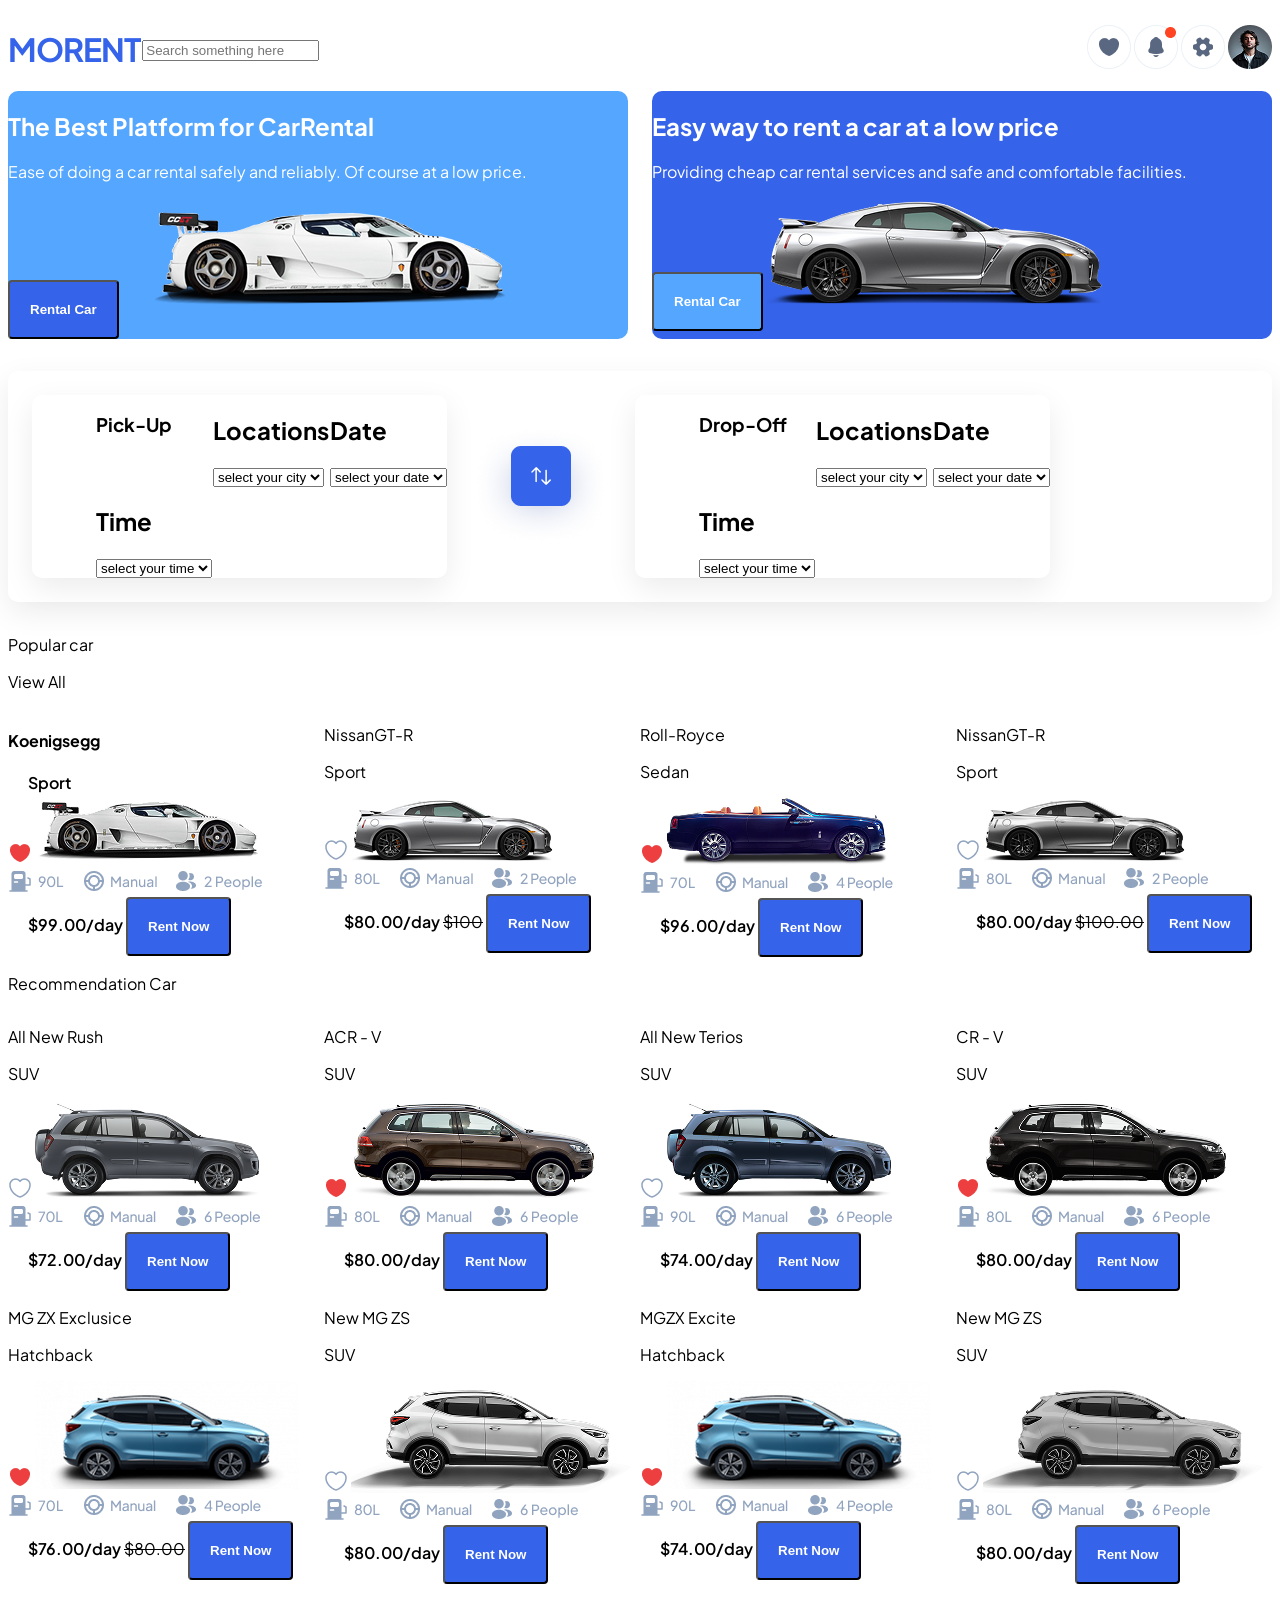
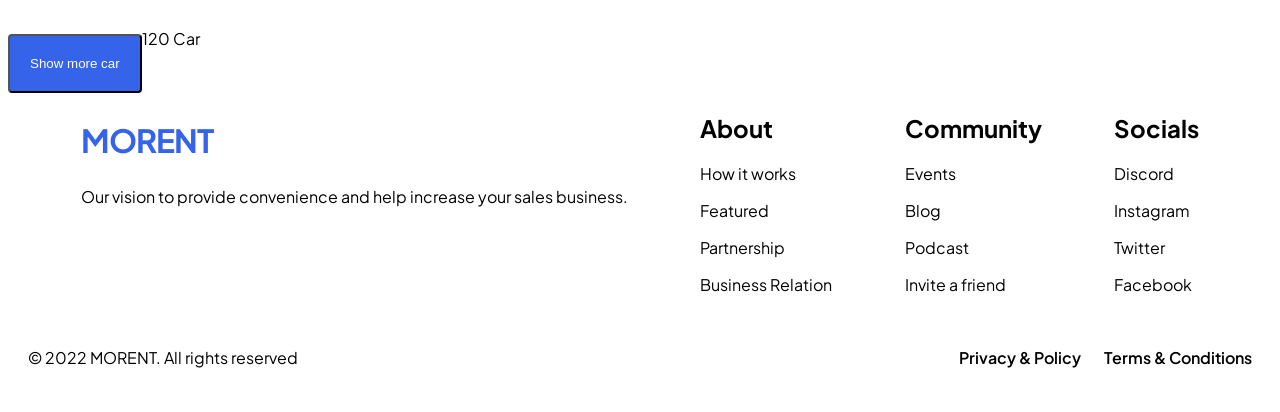
==== index.html @ b01c716f "Feat: add styling" ====
<!DOCTYPE html>
<html lang="en">
<head>
    <meta charset="UTF-8">
    <meta name="viewport" content="width=device-width, initial-scale=1.0">
    <title>Car Rent Website Design- Pickolab Studio(Community)</title>
    <link rel="preconnect" href="https://fonts.googleapis.com">
    <link rel="preconnect" href="https://fonts.gstatic.com" crossorigin>
    <link href="https://fonts.googleapis.com/css2?family=Plus+Jakarta+Sans:ital,wght@0,200..800;1,200..800&display=swap" rel="stylesheet">
    <link rel="stylesheet" href="styles/style.css">
</head>
<body>
    <main>   
        <header class="header-navbar">
            <h1 class="logo">MORENT</h1>
            <div class="search">
                <input type="search" placeholder="Search something here">
            </div>
            <div class="nav-icons">
                <img src="/assets/AshLike.png" alt="header like icon">
                <img src="/assets/Notification.png" alt="notification icon">
                <img src="/assets/Settings.png" alt="settings icon">
                <img src="/assets/Profil.png" alt="profile picture">
            </div>
        </header>
        
        <section class="content">
            <section class="platform">
                <div class="rental-platform">
                    <h2>The Best Platform for CarRental</h2>
                    <p>Ease of doing a car rental safely and reliably. Of course at a low price.</p>
                    <button class="rent-btn">Rental Car</button>
                    <img src="/assets/image7.png" alt="Car Rental 7" >
                </div>
                
                <div class="easy-rental">
                    <h2>Easy way to rent a car at a low price</h2>
                    <p>Providing cheap car rental services and safe and comfortable facilities.</p>
                    <button type="button" id="easy-btn">Rental Car</button>
                    <img src="/assets/image8.png" alt="Car Rental 8">
                </div>
               
            </section>

        <section class="locations">
            <div class="pick-up">
                <h3>Pick-Up</h3>
                <div>
                    <h2>Locations</h2>
                    <select name="city" id="city">
                      <option value="city">select your city</option>
                    </select>
                </div>
                <div>
                    <h2>Date</h2>
                    <select name="date" id="date">
                      <option value="date">select your date</option>
                    </select>
                </div>
                <div>
                    <h2>Time</h2>
                    <select name="time" id="time">
                      <option value="time">select your time</option>
                    </select>
                </div>
        
            </div>

            <div>
                <img src="/assets/Switch.png" alt="a switch icon">
            </div>

            <div class="drop-off">
                <h3>Drop-Off</h3>
                <div>
                    <h2>Locations</h2>
                    <select name="city" id="city1">
                      <option value="city">select your city</option>
                    </select>
                </div>
                <div>
                    <h2>Date</h2>
                    <select name="date" id="date1">
                      <option value="date">select your date</option>
                    </select>
                </div>
                <div>
                    <h2>Time</h2>
                    <select name="time" id="time1">
                      <option value="time">select your time</option>
                    </select>
                </div>
                
            </div>
           </section>

        <section class="popular-cars">
            <div>
                <div>
                    <p>Popular car</p>
                    <p>View All</p>
                </div>
                <div class="popular-cars-grid">
                    <div class="car-models">
                        <div class="car-specs">
                        <h4>Koenigsegg</h4>
                        <span>Sport</span>
                        </div>
                        
                        <img src="/assets/Like.png" alt="like emoji">
                        <img src="/assets/car.png" alt="rental car">
                        <img src="/assets/Spesification.png" alt="car specifications">
                        <span>$99.00/day</span>
                        <button type="button" class="rent-btn">Rent Now</button>
                    </div>

                    <div>
                        <div>
                            <p>NissanGT-R</p>
                            <p>Sport</p>
                        </div>
                        <img src="/assets/Like2.png" alt="white like emoji">
                        <img src="/assets/car2.png" alt="rental car">
                        <img src="/assets/Spesification2.png" alt="car specifications">
                        <span>$80.00/day</span>
                        <s>$100</s>
                        <button type="button" class="rent-btn">Rent Now</button>
                    </div>

                    <div>
                        <div>
                            <p>Roll-Royce</p>
                            <p>Sedan</p>
                        </div>
                        <img src="/assets/Like.png" alt="like emoji">
                        <img src="/assets/Car3.png" alt="rental car">
                        <img src="/assets/Spesification3.png" alt="car specifications">
                        <span>$96.00/day</span>
                        <button type="button" class="rent-btn">Rent Now</button>
                    </div>

                    <div>
                        <div>
                            <p>NissanGT-R</p>
                            <p>Sport</p>
                        </div>
                        <img src="/assets/Like2.png" alt="white like emoji">
                        <img src="/assets/Car4.png" alt="rental car">
                        <img src="/assets/Spesification2.png" alt="car specifications">
                        <span>$80.00/day</span>
                        <s>$100.00</s>
                        <button type="button" class="rent-btn">Rent Now</button>
                    </div>
                </div>

                <div>
                    <div>
                        <p>Recommendation Car</p>
                    </div>
                    <div>
                        <div class="recommendation-cars-grid">
                            <div>
                                <div>
                                <p>All New Rush</p>
                                <p>SUV</p>
                                </div>
                                <img src="/assets/Like2.png" alt="white like emoji">
                                <img src="/assets/Car5.png" alt="rental car">
                                <img src="/assets/Spesification4.png" alt="car specifications">
                                <span>$72.00/day</span>
                                <button type="button" class="rent-btn">Rent Now</button>
                            </div>

                             <div>
                                <div>
                                <p>ACR - V</p>
                                <p>SUV</p>
                                </div>
                                <img src="/assets/Like.png" alt="like emoji">
                                <img src="/assets/Car6.png" alt="rental car">
                                <img src="/assets/Spesification5.png" alt="car specifications">
                                <span>$80.00/day</span>
                                <button type="button" class="rent-btn">Rent Now</button>
                            </div>

                             <div>
                                <div>
                                <p>All New Terios</p>
                                <p>SUV</p>
                                </div>
                                <img src="/assets/Like2.png" alt="white like emoji">
                                <img src="/assets/Car7.png" alt="rental car">
                                <img src="/assets/Spesification6.png" alt="car specifications">
                                <span>$74.00/day</span>
                                <button type="button" class="rent-btn">Rent Now</button>
                            </div>

                             <div>
                                <div>
                                <p>CR - V</p>
                                <p>SUV</p>
                                </div>
                                <img src="/assets/Like.png" alt="like emoji">
                                <img src="/assets/Car8.png" alt="rental car">
                                <img src="/assets/Spesification5.png" alt="car specifications">
                                <span>$80.00/day</span>
                                <button type="button" class="rent-btn">Rent Now</button>
                            </div>
                
                            <div>
                                <div>
                                <p>MG ZX Exclusice</p>
                                <p>Hatchback</p>
                                </div>
                                <img src="/assets/Like.png" alt="like emoji">
                                <img src="/assets/Car9.png" alt="rental car">
                                <img src="/assets/Spesification3.png" alt="car specifications">
                                <span>$76.00/day</span>
                                <s>$80.00</s>
                                <button type="button" class="rent-btn">Rent Now</button>
                            </div>

                             <div>
                                <div>
                                <p>New MG ZS</p>
                                <p>SUV</p>
                                </div>
                                <img src="/assets/Like2.png" alt="white like emoji">
                                <img src="/assets/Car10.png" alt="rental car">
                                <img src="/assets/Spesification5.png" alt="car specifications">
                                <span>$80.00/day</span>
                                <button type="button" class="rent-btn">Rent Now</button>
                            </div>

                             <div>
                                <div>
                                <p>MGZX Excite</p>
                                <p>Hatchback</p>
                                </div>
                                <img src="/assets/Like.png" alt="like emoji">
                                <img src="/assets/Car11.png" alt="rental car">
                                <img src="/assets/Spesification7.png" alt="car specifications">
                                <span>$74.00/day</span>
                                <button type="button" class="rent-btn">Rent Now</button>
                            </div>

                             <div>
                                <div>
                                <p>New MG ZS</p>
                                <p>SUV</p>
                                </div>
                                <img src="/assets/Like2.png" alt="white like emoji">
                                <img src="/assets/Car12.png" alt="rental car">
                                <img src="/assets/Spesification5.png" alt="car specifications">
                                <span>$80.00/day</span>
                                <button type="button" class="rent-btn">Rent Now</button>
                            </div>

                        </div>


                    </div>
                </div>

            </div>

        </section>
            <div class="more-cars">
            <button type="button" class="show-btn">Show more car</button>
            <p>120 Car</p>
            </div>
        </section>
        <footer>
            <section class="footer-section">
                <div class="morent-vision">
                    <h2 class="logo">MORENT</h2>
                    <p>Our vision to provide convenience and help increase your sales business.</p>
                </div>
                <div>
                    <h2>About</h2>
                    <p>How it works</p>
                    <p>Featured</p>
                    <p>Partnership</p>
                    <p>Business Relation</p>
                </div>
                <div>
                    <h2>Community</h2>
                    <p>Events</p>
                    <p>Blog</p>
                    <p>Podcast</p>
                    <p>Invite a friend</p>
                </div>
                <div>
                    <h2>Socials</h2>
                    <p>Discord</p>
                    <p>Instagram</p>
                    <p>Twitter</p>
                    <p>Facebook</p>
                </div>
            </section>
            <div class="terms-conditions">
                <div>
                <p>&copy; 2022 MORENT. All rights reserved</p>
                </div>
                <div class="left-footer">
                <span>Privacy &amp; Policy </span>
                <span>Terms &amp; Conditions</span>
                </div>
            </div>
        </footer>

    </section> 
    </main>  
</body>
</html>
---- styles/style.css ----
body {
  font-family: Plus Jakarta Sans, sans-serif;
;
}
.header-navbar {
  display: flex;
  align-items: center;
  justify-content: space-between;
  gap: 2px;
  border-radius: 1px;
  border-color: #c3d4e966;
}

.search {
  flex: 1;
  border: 1px;
}
.rental-platform {
  background-color: #54a6ff;
  border-radius: 10px;
  color: white;
}

.platform {
  display: grid;
  grid-template-columns: repeat(2, 1fr);
  gap: 24px;
}

.easy-rental {
  background-color: #3563E9;
  border-radius: 10px;
  color: white;
}

.rent-btn {
  padding: 20px;
  gap: 8px;
  background-color: #3563e9;
  color: white;
  border-radius: 4px;
  font-weight: 600;
}

#easy-btn {
  padding: 20px;
  gap: 8px;
  background-color: #54a6ff;
  color: white;
  border-radius: 4px;
  font-weight: 600;
}

.locations {
  display: flex;
  align-items: center;
  background-color: white;
  border-radius: 10px;
  padding: 24px;
  margin: 32px 0;
  gap: 24px;
  box-shadow: 0 10px 30px rgba(0, 0, 0, 0.08)
}

.pick-up {
  padding-left: 64px;
  border-radius: 10px;
  display: grid;
  grid-template-columns: repeat(3, 1fr);
  box-shadow: 0 10px 30px rgba(0, 0, 0, 0.08)
}

.drop-off {
  padding-left: 64px;
  border-radius: 10px;
  display: grid;
  grid-template-columns: repeat(3, 1fr);
  box-shadow: 0 10px 30px rgba(0, 0, 0, 0.08)
}

.popular-cars-grid {
  display: grid;
  grid-template-columns: repeat(4, 1fr);
}

.recommendation-cars-grid {
  display: grid;
  grid-template-columns: repeat(4, 1fr);
}

.car-models {
  border-radius: 10px;
}

.footer-section {
  display: flex;
  flex-direction: row;
  justify-content: space-evenly;
}

.logo {
  font-weight: 700;
  font-style: bold;
  font-size: 32px;
  letter-spacing: -0.03em;
  color: #3563E9;
}

.morent-vision {
  align-self: flex-start;
}

.terms-conditions {
  display: flex;
  justify-content: space-between;
  align-items: center;
  padding: 20px;
}

.left-footer, 
span {
  margin-left: 20px;
  font-weight: 600;
  font-size: 16px;
}

.show-btn {
  background-color: #3563E9;
  padding: 20px;
  gap: 8px;
  border-radius: 4px;
  color: white;
  margin-top: 50px;
}

.more-cars {
  display: flex;
  align-items: center;
}














@media (max-width: 768px) {
  .platform {
    grid-template-columns: 1fr;
  }

  .locations {
    flex-direction: column;
  }

  .popular-cars-grid,
  .recommendation-cars-grid {
    grid-template-columns: 1fr;
  }
}
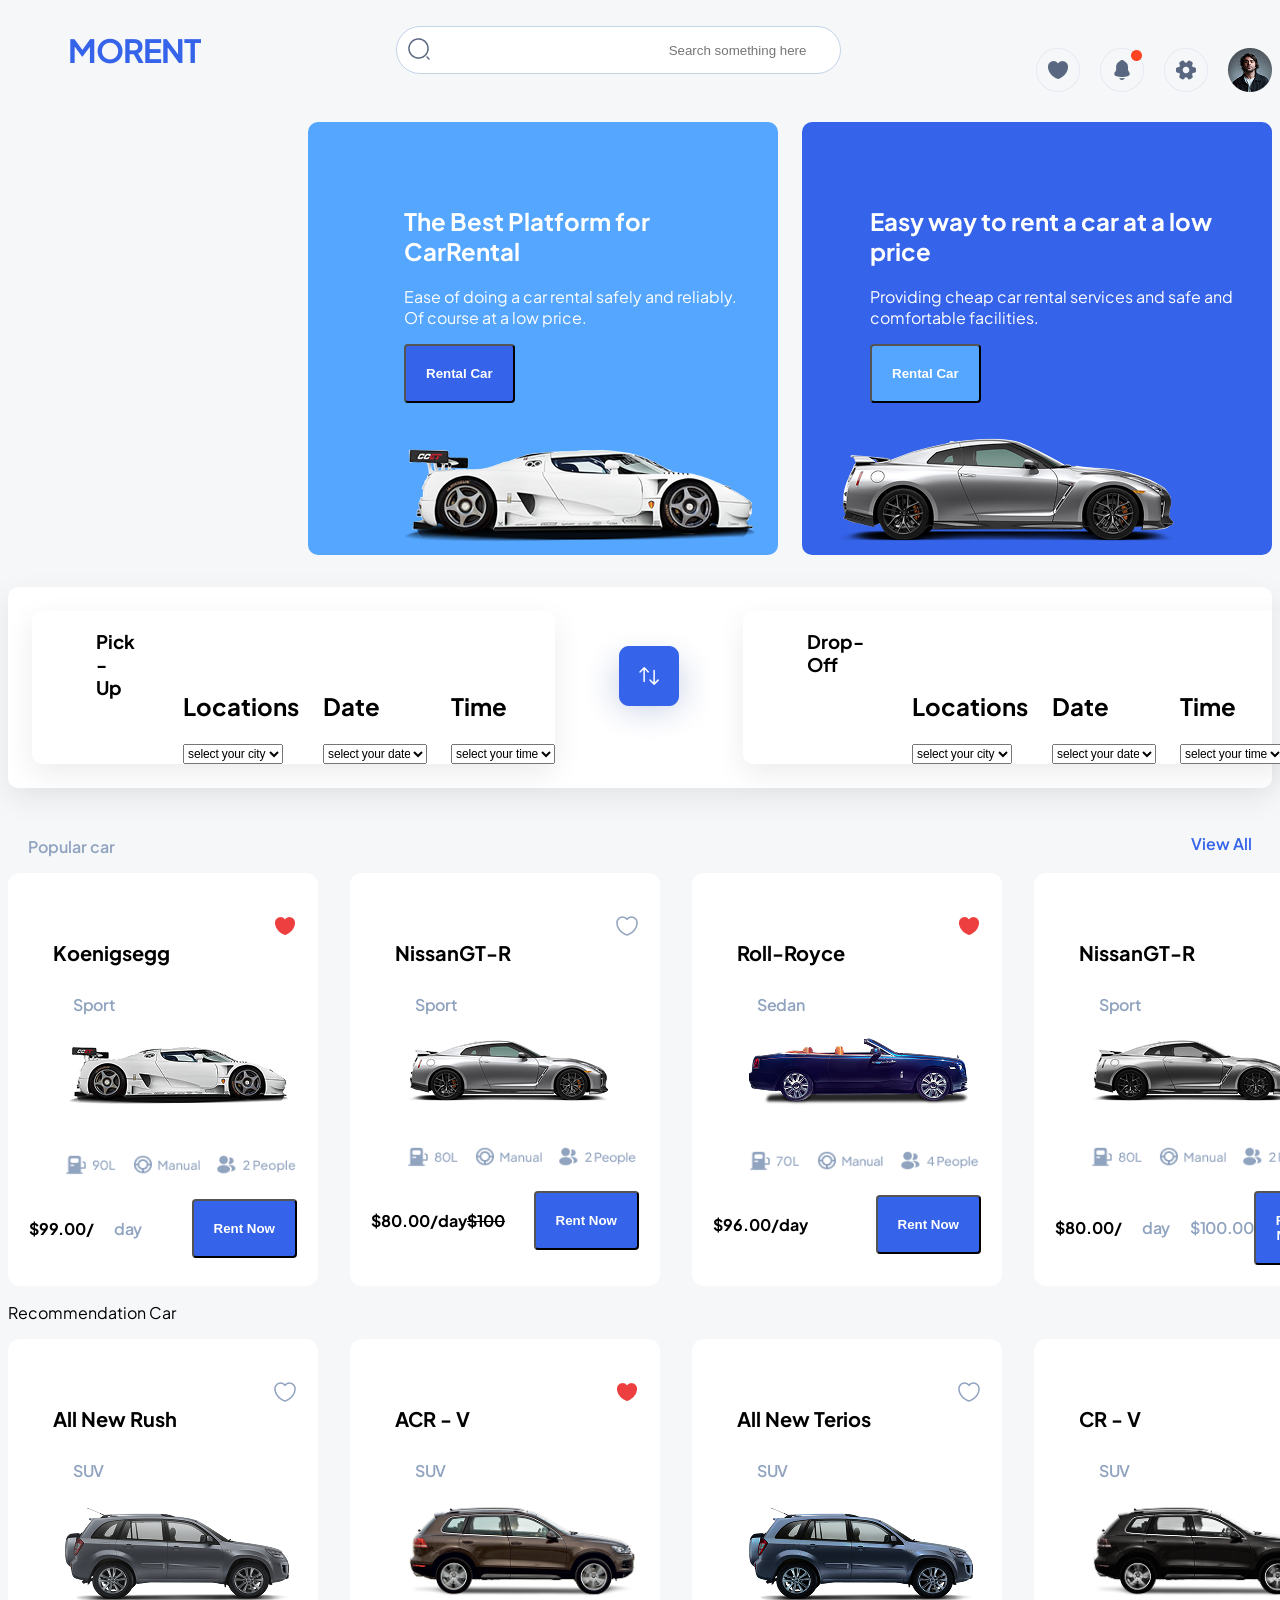
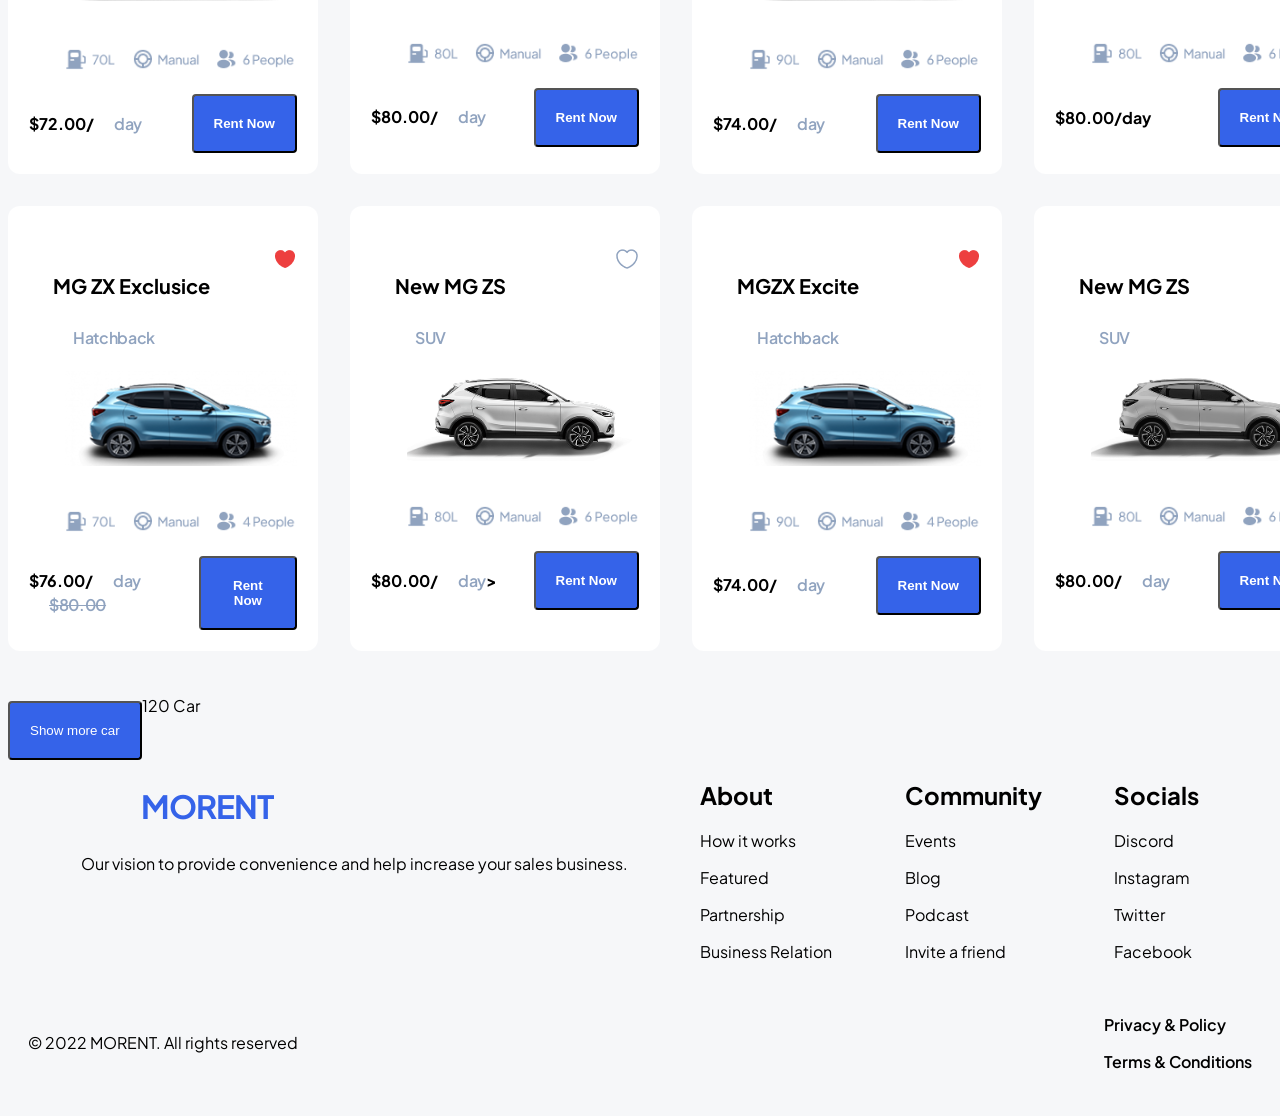
==== commit 7f60e798: "Fea: add styling to index file" ====
--- a/index.html
+++ b/index.html
@@ -10,11 +10,12 @@
     <link rel="stylesheet" href="styles/style.css">
 </head>
 <body>
-    <main>   
         <header class="header-navbar">
-            <h1 class="logo">MORENT</h1>
+            <div class="logo">
+                MORENT
+            </div>
             <div class="search">
-                <input type="search" placeholder="Search something here">
+                <input type="text" name="search" placeholder="Search something here" class="search-btn">
             </div>
             <div class="nav-icons">
                 <img src="/assets/AshLike.png" alt="header like icon">
@@ -23,47 +24,53 @@
                 <img src="/assets/Profil.png" alt="profile picture">
             </div>
         </header>
-        
+    <main>
+    <section>
         <section class="content">
             <section class="platform">
                 <div class="rental-platform">
-                    <h2>The Best Platform for CarRental</h2>
-                    <p>Ease of doing a car rental safely and reliably. Of course at a low price.</p>
-                    <button class="rent-btn">Rental Car</button>
-                    <img src="/assets/image7.png" alt="Car Rental 7" >
+                    <div class="blue-rental">
+                        <h2>The Best Platform for CarRental</h2>
+                        <p>Ease of doing a car rental safely and reliably. Of course at a low price.</p>
+                        <button class="rent-btn">Rental Car</button>
+                    </div>
+                        <img src="/assets/image7.png" alt="Car Rental 7" >
                 </div>
                 
                 <div class="easy-rental">
-                    <h2>Easy way to rent a car at a low price</h2>
-                    <p>Providing cheap car rental services and safe and comfortable facilities.</p>
-                    <button type="button" id="easy-btn">Rental Car</button>
-                    <img src="/assets/image8.png" alt="Car Rental 8">
+                    <div class="blue-rental">
+                        <h2>Easy way to rent a car at a low price</h2>
+                        <p>Providing cheap car rental services and safe and comfortable facilities.</p>
+                        <button type="button" id="easy-btn">Rental Car</button>
+                    </div>
+                        <img src="/assets/image8.png" alt="Car Rental 8">
                 </div>
                
             </section>
 
         <section class="locations">
             <div class="pick-up">
-                <h3>Pick-Up</h3>
-                <div>
-                    <h2>Locations</h2>
-                    <select name="city" id="city">
-                      <option value="city">select your city</option>
-                    </select>
-                </div>
-                <div>
-                    <h2>Date</h2>
-                    <select name="date" id="date">
-                      <option value="date">select your date</option>
-                    </select>
-                </div>
-                <div>
-                    <h2>Time</h2>
-                    <select name="time" id="time">
-                      <option value="time">select your time</option>
-                    </select>
-                </div>
-        
+                <h3>Pick - Up</h3>
+                <div class="sub-pickup">
+                    <div>
+                        <h2>Locations</h2>
+                        <select name="city" id="city">
+                        <option value="city">select your city</option>
+                        </select>
+                    </div>
+                    <div>
+                        <h2>Date</h2>
+                        <select name="date" id="date">
+                        <option value="date">select your date</option>
+                        </select>
+                    </div>
+                    <div>
+                        <h2>Time</h2>
+                        <select name="time" id="time">
+                        <option value="time">select your time</option>
+                        </select>
+                    </div>
+                </div>
             </div>
 
             <div>
@@ -72,197 +79,261 @@
 
             <div class="drop-off">
                 <h3>Drop-Off</h3>
-                <div>
-                    <h2>Locations</h2>
-                    <select name="city" id="city1">
-                      <option value="city">select your city</option>
-                    </select>
-                </div>
-                <div>
-                    <h2>Date</h2>
-                    <select name="date" id="date1">
-                      <option value="date">select your date</option>
-                    </select>
-                </div>
-                <div>
-                    <h2>Time</h2>
-                    <select name="time" id="time1">
-                      <option value="time">select your time</option>
-                    </select>
-                </div>
+                <div class="sub-pickup">
+                    <div>
+                        <h2>Locations</h2>
+                        <select name="city" id="city1">
+                        <option value="city">select your city</option>
+                        </select>
+                    </div>
+                    <div>
+                        <h2>Date</h2>
+                        <select name="date" id="date1">
+                        <option value="date">select your date</option>
+                        </select>
+                    </div>
+                    <div>
+                        <h2>Time</h2>
+                        <select name="time" id="time1">
+                        <option value="time">select your time</option>
+                        </select>
+                    </div>
+                </div>
+            </div>
+        </section>
+
+        <section class="popular-cars">
+                <div class="pop-car">
+                    <p class="pop-carp">Popular car</p>
+                    <p class="view-all">View All</p>
+                </div>
+                <section class="popular-cars-grid">
+                    <div class="popular-specs">
+                        <div class="car-models">
+                            <div class="car-specs">
+                                <p>Koenigsegg</p>
+                                <span>Sport</span>
+                            </div>
+                            <span><img src="/assets/Like.png" alt="like emoji"></span>
+                        </div>
+
+                            <img src="/assets/car.png" alt="rental car">
+
+                        <div>
+                            <img src="/assets/Spesification.png" alt="car specifications">
+                        </div>
+                        <div class="car-btn">
+                            <strong>$99.00/<span>day</span></strong>
+                            <button type="button" class="rent-btn">Rent Now</button>
+                        </div>
+                    </div>
+
+                    <div class="popular-specs">
+                        <div class="car-models">
+                            <div class="car-specs">
+                                <p>NissanGT-R</p>
+                                <span>Sport</span>
+                            </div>
+                            <span><img src="/assets/Like2.png" alt="white like emoji"></span>
+                        </div>
+                        
+                        <img src="/assets/car2.png" alt="rental car">
+                        <div>
+                            <img src="/assets/Spesification2.png" alt="car specifications">
+                        </div>
+                        <div class="car-btn">
+                            <strong>$80.00/day<s>$100</s></strong>
+                            <button type="button" class="rent-btn">Rent Now</button>
+                        </div>
+                    </div>
+
+                    <div class="popular-specs">
+                        <div class="car-models">
+                            <div class="car-specs">
+                                <p>Roll-Royce</p>
+                                <span>Sedan</span>
+                            </div>
+                                <span><img src="/assets/Like.png" alt="like emoji"></span>
+                        </div>
+                            <img src="/assets/Car3.png" alt="rental car">
+                        <div>
+                            <img src="/assets/Spesification3.png" alt="car specifications">
+                        </div>
+                        <div class="car-btn">
+                            <strong>$96.00/day</strong>
+                            <button type="button" class="rent-btn">Rent Now</button>
+                        </div>
+                    </div>
+
+                    <div class="popular-specs">
+                        <div class="car-models">
+                            <div class="car-specs">
+                                <p>NissanGT-R</p>
+                                <span>Sport</span>
+                            </div>
+                            <span><img src="/assets/Like2.png" alt="white like emoji"></span>
+                        </div>
+                        <img src="/assets/Car4.png" alt="rental car">
+
+                        <div>
+                            <img src="/assets/Spesification2.png" alt="car specifications">
+                        </div>
+                        <div class="car-btn">
+                            <strong>$80.00/<span>day</span><span>$100.00</span></strong>
+                            <button type="button" class="rent-btn">Rent Now</button>
+                        </div>
+                    </div>
+                </section>
+
+                <section>
+                        <p>Recommendation Car</p>
+                        <div class="recommendation-cars-grid">
+                            <div class="popular-specs">
+                                <div class="car-models">
+                                    <div class="car-specs">
+                                        <p>All New Rush</p>
+                                        <span>SUV</span>
+                                    </div>
+                                    <span><img src="/assets/Like2.png" alt="white like emoji"></span>
+                                </div>
+                                    <img src="/assets/Car5.png" alt="rental car">
+                                <div>
+                                    <img src="/assets/Spesification4.png" alt="car specifications">
+                                </div>
+                                <div class="car-btn">
+                                    <strong>$72.00/<span>day</span></strong>
+                                    <button type="button" class="rent-btn">Rent Now</button>
+                                </div>
+                            </div>
+
+                             <div class="popular-specs">
+                                <div class="car-models">
+                                    <div class="car-specs">
+                                        <p>ACR - V</p>
+                                        <span>SUV</span>
+                                    </div>
+                                    <span><img src="/assets/Like.png" alt="like emoji"></span>
+                                </div>
+                                    <img src="/assets/Car6.png" alt="rental car">
+                                <div>
+                                    <img src="/assets/Spesification5.png" alt="car specifications">
+                                </div>
+                                <div class="car-btn">
+                                    <strong>$80.00/<span>day</span></strong>
+                                    <button type="button" class="rent-btn">Rent Now</button>
+                                </div>
+                            </div>
+
+                             <div class="popular-specs">
+                                <div class="car-models">
+                                    <div class="car-specs">
+                                        <p>All New Terios</p>
+                                        <span>SUV</span>
+                                    </div>
+                                    <span><img src="/assets/Like2.png" alt="white like emoji"></span>
+                                </div>
+                                <img src="/assets/Car7.png" alt="rental car">
+                                <div>
+                                    <img src="/assets/Spesification6.png" alt="car specifications">
+                                </div>
+                                <div class="car-btn">
+                                    <strong>$74.00/<span>day</span></strong>
+                                    <button type="button" class="rent-btn">Rent Now</button>
+                                </div>
+                            </div>
+
+                             <div class="popular-specs">
+                                <div class="car-models">
+                                    <div class="car-specs">
+                                        <p>CR - V</p>
+                                        <span>SUV</span>
+                                    </div>
+                                    <span><img src="/assets/Like.png" alt="like emoji"></span>
+                                </div>
+                                    <img src="/assets/Car8.png" alt="rental car">
+                                <div>
+                                    <img src="/assets/Spesification5.png" alt="car specifications">
+                                </div>
+                                <div class="car-btn">
+                                    <strong>$80.00/day</strong>
+                                    <button type="button" class="rent-btn">Rent Now</button>
+                                </div>
+                            </div>
                 
-            </div>
-           </section>
-
-        <section class="popular-cars">
-            <div>
-                <div>
-                    <p>Popular car</p>
-                    <p>View All</p>
-                </div>
-                <div class="popular-cars-grid">
-                    <div class="car-models">
-                        <div class="car-specs">
-                        <h4>Koenigsegg</h4>
-                        <span>Sport</span>
-                        </div>
-                        
-                        <img src="/assets/Like.png" alt="like emoji">
-                        <img src="/assets/car.png" alt="rental car">
-                        <img src="/assets/Spesification.png" alt="car specifications">
-                        <span>$99.00/day</span>
-                        <button type="button" class="rent-btn">Rent Now</button>
-                    </div>
-
-                    <div>
-                        <div>
-                            <p>NissanGT-R</p>
-                            <p>Sport</p>
-                        </div>
-                        <img src="/assets/Like2.png" alt="white like emoji">
-                        <img src="/assets/car2.png" alt="rental car">
-                        <img src="/assets/Spesification2.png" alt="car specifications">
-                        <span>$80.00/day</span>
-                        <s>$100</s>
-                        <button type="button" class="rent-btn">Rent Now</button>
-                    </div>
-
-                    <div>
-                        <div>
-                            <p>Roll-Royce</p>
-                            <p>Sedan</p>
-                        </div>
-                        <img src="/assets/Like.png" alt="like emoji">
-                        <img src="/assets/Car3.png" alt="rental car">
-                        <img src="/assets/Spesification3.png" alt="car specifications">
-                        <span>$96.00/day</span>
-                        <button type="button" class="rent-btn">Rent Now</button>
-                    </div>
-
-                    <div>
-                        <div>
-                            <p>NissanGT-R</p>
-                            <p>Sport</p>
-                        </div>
-                        <img src="/assets/Like2.png" alt="white like emoji">
-                        <img src="/assets/Car4.png" alt="rental car">
-                        <img src="/assets/Spesification2.png" alt="car specifications">
-                        <span>$80.00/day</span>
-                        <s>$100.00</s>
-                        <button type="button" class="rent-btn">Rent Now</button>
-                    </div>
-                </div>
-
-                <div>
-                    <div>
-                        <p>Recommendation Car</p>
-                    </div>
-                    <div>
-                        <div class="recommendation-cars-grid">
-                            <div>
-                                <div>
-                                <p>All New Rush</p>
-                                <p>SUV</p>
-                                </div>
-                                <img src="/assets/Like2.png" alt="white like emoji">
-                                <img src="/assets/Car5.png" alt="rental car">
-                                <img src="/assets/Spesification4.png" alt="car specifications">
-                                <span>$72.00/day</span>
-                                <button type="button" class="rent-btn">Rent Now</button>
-                            </div>
-
-                             <div>
-                                <div>
-                                <p>ACR - V</p>
-                                <p>SUV</p>
-                                </div>
-                                <img src="/assets/Like.png" alt="like emoji">
-                                <img src="/assets/Car6.png" alt="rental car">
-                                <img src="/assets/Spesification5.png" alt="car specifications">
-                                <span>$80.00/day</span>
-                                <button type="button" class="rent-btn">Rent Now</button>
-                            </div>
-
-                             <div>
-                                <div>
-                                <p>All New Terios</p>
-                                <p>SUV</p>
-                                </div>
-                                <img src="/assets/Like2.png" alt="white like emoji">
-                                <img src="/assets/Car7.png" alt="rental car">
-                                <img src="/assets/Spesification6.png" alt="car specifications">
-                                <span>$74.00/day</span>
-                                <button type="button" class="rent-btn">Rent Now</button>
-                            </div>
-
-                             <div>
-                                <div>
-                                <p>CR - V</p>
-                                <p>SUV</p>
-                                </div>
-                                <img src="/assets/Like.png" alt="like emoji">
-                                <img src="/assets/Car8.png" alt="rental car">
-                                <img src="/assets/Spesification5.png" alt="car specifications">
-                                <span>$80.00/day</span>
-                                <button type="button" class="rent-btn">Rent Now</button>
-                            </div>
-                
-                            <div>
-                                <div>
-                                <p>MG ZX Exclusice</p>
-                                <p>Hatchback</p>
-                                </div>
-                                <img src="/assets/Like.png" alt="like emoji">
-                                <img src="/assets/Car9.png" alt="rental car">
-                                <img src="/assets/Spesification3.png" alt="car specifications">
-                                <span>$76.00/day</span>
-                                <s>$80.00</s>
-                                <button type="button" class="rent-btn">Rent Now</button>
-                            </div>
-
-                             <div>
-                                <div>
-                                <p>New MG ZS</p>
-                                <p>SUV</p>
-                                </div>
-                                <img src="/assets/Like2.png" alt="white like emoji">
-                                <img src="/assets/Car10.png" alt="rental car">
-                                <img src="/assets/Spesification5.png" alt="car specifications">
-                                <span>$80.00/day</span>
-                                <button type="button" class="rent-btn">Rent Now</button>
-                            </div>
-
-                             <div>
-                                <div>
-                                <p>MGZX Excite</p>
-                                <p>Hatchback</p>
-                                </div>
-                                <img src="/assets/Like.png" alt="like emoji">
-                                <img src="/assets/Car11.png" alt="rental car">
-                                <img src="/assets/Spesification7.png" alt="car specifications">
-                                <span>$74.00/day</span>
-                                <button type="button" class="rent-btn">Rent Now</button>
-                            </div>
-
-                             <div>
-                                <div>
-                                <p>New MG ZS</p>
-                                <p>SUV</p>
-                                </div>
-                                <img src="/assets/Like2.png" alt="white like emoji">
-                                <img src="/assets/Car12.png" alt="rental car">
-                                <img src="/assets/Spesification5.png" alt="car specifications">
-                                <span>$80.00/day</span>
-                                <button type="button" class="rent-btn">Rent Now</button>
-                            </div>
-
-                        </div>
-
-
-                    </div>
-                </div>
-
-            </div>
+                            <div class="popular-specs">
+                                <div class="car-models">
+                                    <div class="car-specs">
+                                        <p>MG ZX Exclusice</p>
+                                        <span>Hatchback</span>
+                                    </div>
+                                    <span><img src="/assets/Like.png" alt="like emoji"></span>
+                                </div>
+                                    <img src="/assets/Car9.png" alt="rental car">
+                                <div>
+                                    <img src="/assets/Spesification3.png" alt="car specifications">
+                                </div>
+                                <div class="car-btn">
+                                    <strong>$76.00/<span>day</span> <span><s>$80.00</s></span></strong>
+                                    <button type="button" class="rent-btn">Rent Now</button>
+                                </div>
+                            </div>
+
+                             <div class="popular-specs">
+                                <div class="car-models">
+                                    <div class="car-specs">
+                                        <p>New MG ZS</p>
+                                        <span>SUV</span>
+                                    </div>
+                                    <span><img src="/assets/Like2.png" alt="white like emoji"></span>
+                                </div>
+                                    <img src="/assets/Car10.png" alt="rental car">
+                                <div>
+                                    <img src="/assets/Spesification5.png" alt="car specifications">
+                                </div>
+                                <div class="car-btn">
+                                    <strong>$80.00/<span>day</span>></strong>
+                                    <button type="button" class="rent-btn">Rent Now</button>
+                                </div>
+                            </div>
+
+                             <div class="popular-specs">
+                                <div class="car-models">
+                                    <div class="car-specs">
+                                        <p>MGZX Excite</p>
+                                        <span>Hatchback</span>
+                                    </div>
+                                        <span><img src="/assets/Like.png" alt="like emoji"></span>
+                                </div>
+                                    <img src="/assets/Car11.png" alt="rental car">
+                                <div>
+                                    <img src="/assets/Spesification7.png" alt="car specifications">
+                                </div>
+                                <div class="car-btn">
+                                    <strong>$74.00/<span>day</span></strong>
+                                    <button type="button" class="rent-btn">Rent Now</button>
+                                </div>
+                            </div>
+
+                             <div class="popular-specs">
+                                 <div class="car-models">
+                                    <div class="car-specs">
+                                        <p>New MG ZS</p>
+                                        <span>SUV</span>
+                                    </div>
+                                    <span><img src="/assets/Like2.png" alt="white like emoji"></span>
+                                </div>
+                                    <img src="/assets/Car12.png" alt="rental car">
+                                <div>
+                                    <img src="/assets/Spesification5.png" alt="car specifications">
+                                </div>
+                                <div class="car-btn">
+                                    <strong>$80.00/<span>day</span></strong>
+                                    <button type="button" class="rent-btn">Rent Now</button>
+                                </div>
+                            </div>
+
+                        </div>
+                </section>
 
         </section>
             <div class="more-cars">
@@ -303,8 +374,8 @@
                 <p>&copy; 2022 MORENT. All rights reserved</p>
                 </div>
                 <div class="left-footer">
-                <span>Privacy &amp; Policy </span>
-                <span>Terms &amp; Conditions</span>
+                <p>Privacy &amp; Policy </p>
+                <p>Terms &amp; Conditions</p>
                 </div>
             </div>
         </footer>
--- a/styles/style.css
+++ b/styles/style.css
@@ -1,101 +1,22 @@
 body {
-  font-family: Plus Jakarta Sans, sans-serif;
-;
-}
+  font-family: "Plus Jakarta Sans", sans-serif;
+  background-color: #f6f7f9;
+}
+
 .header-navbar {
   display: flex;
   align-items: center;
   justify-content: space-between;
   gap: 2px;
-  border-radius: 1px;
+  border: 1px;
   border-color: #c3d4e966;
-}
-
-.search {
-  flex: 1;
-  border: 1px;
-}
-.rental-platform {
-  background-color: #54a6ff;
-  border-radius: 10px;
-  color: white;
-}
-
-.platform {
-  display: grid;
-  grid-template-columns: repeat(2, 1fr);
-  gap: 24px;
-}
-
-.easy-rental {
-  background-color: #3563E9;
-  border-radius: 10px;
-  color: white;
-}
-
-.rent-btn {
-  padding: 20px;
-  gap: 8px;
-  background-color: #3563e9;
-  color: white;
-  border-radius: 4px;
-  font-weight: 600;
-}
-
-#easy-btn {
-  padding: 20px;
-  gap: 8px;
-  background-color: #54a6ff;
-  color: white;
-  border-radius: 4px;
-  font-weight: 600;
-}
-
-.locations {
-  display: flex;
-  align-items: center;
-  background-color: white;
-  border-radius: 10px;
-  padding: 24px;
-  margin: 32px 0;
-  gap: 24px;
-  box-shadow: 0 10px 30px rgba(0, 0, 0, 0.08)
-}
-
-.pick-up {
-  padding-left: 64px;
-  border-radius: 10px;
-  display: grid;
-  grid-template-columns: repeat(3, 1fr);
-  box-shadow: 0 10px 30px rgba(0, 0, 0, 0.08)
-}
-
-.drop-off {
-  padding-left: 64px;
-  border-radius: 10px;
-  display: grid;
-  grid-template-columns: repeat(3, 1fr);
-  box-shadow: 0 10px 30px rgba(0, 0, 0, 0.08)
-}
-
-.popular-cars-grid {
-  display: grid;
-  grid-template-columns: repeat(4, 1fr);
-}
-
-.recommendation-cars-grid {
-  display: grid;
-  grid-template-columns: repeat(4, 1fr);
-}
-
-.car-models {
-  border-radius: 10px;
-}
-
-.footer-section {
-  display: flex;
-  flex-direction: row;
-  justify-content: space-evenly;
+  margin-bottom: 30px;
+}
+
+.nav-icons {
+  display: flex;
+  gap: 20px;
+  padding-top: 40px;
 }
 
 .logo {
@@ -103,7 +24,212 @@
   font-style: bold;
   font-size: 32px;
   letter-spacing: -0.03em;
-  color: #3563E9;
+  color: #3563e9;
+  padding-left: 60px;
+  max-width: 146px;
+}
+
+.search-btn {
+  border-radius: 70px;
+  border: 1px solid #c3d4e9;
+  max-width: 492px;
+  height: 44px;
+  padding-left: 272px;
+  background-image: url(/assets/search-normal.png);
+  background-repeat: no-repeat;
+  background-position: 10px 10px;
+  padding-left: 272px;
+}
+
+.rental-platform {
+  background-color: #54a6ff;
+  border-radius: 10px;
+  color: white;
+  padding-top: 32px;
+  padding-left: 64px;
+  max-width: 640px;
+  margin-left: 300px;
+}
+
+.platform {
+  display: grid;
+  grid-template-columns: repeat(2, 1fr);
+  gap: 24px;
+}
+
+.easy-rental {
+  background-color: #3563e9;
+  border-radius: 10px;
+  color: white;
+  padding-left: 36px;
+  padding-top: 32px;
+  max-width: 640px;
+}
+
+.blue-rental {
+  position: relative;
+  border-radius: 12px;
+  padding: 32px;
+  overflow: hidden;
+}
+
+.blue-rental 
+img {
+  position: absolute;
+  padding-right: 24px;
+  padding-bottom: 16px;
+  max-width: 250px;
+}
+
+.rent-btn {
+  padding: 20px;
+  gap: 8px;
+  background-color: #3563e9;
+  color: white;
+  border-radius: 4px;
+  font-weight: 600;
+}
+
+#easy-btn {
+  padding: 20px;
+  gap: 8px;
+  background-color: #54a6ff;
+  color: white;
+  border-radius: 4px;
+  font-weight: 600;
+}
+
+.locations {
+  display: grid;
+  grid-template-columns: 1fr auto 1fr;
+  align-items: center;
+  background-color: white;
+  border-radius: 10px;
+  padding: 24px;
+  margin: 32px 0;
+  gap: 24px;
+  box-shadow: 0 10px 30px rgba(0, 0, 0, 8%);
+}
+
+.pick-up {
+  padding-left: 64px;
+  border-radius: 10px;
+  display: grid;
+  grid-template-columns: repeat(3, 1fr);
+  box-shadow: 0 10px 30px rgba(0, 0, 0, 8%);
+}
+
+.sub-pickup {
+  display: flex;
+  padding-top: 60px;
+  padding-left: 48px;
+  gap: 24px;
+}
+
+select {
+  height: 20px;
+  max-width: 104px;
+  font-size: 12px;
+  font-weight: 500px;
+  line-height: 200%;
+  letter-spacing: -0.01em;
+}
+
+.drop-off {
+  padding-left: 64px;
+  border-radius: 10px;
+  display: grid;
+  grid-template-columns: repeat(3, 1fr);
+  box-shadow: 0 10px 30px rgba(0, 0, 0, 8%);
+}
+
+.pop-car {
+  display: flex;
+  justify-content: space-between;
+}
+
+.pop-carp {
+  border-radius: 4px;
+  padding: 0 20px;
+  gap: 8px;
+  font-weight: 600;
+  font-size: 16px;
+  color: #90a3bf;
+}
+
+.view-all {
+  border-radius: 4px;
+  padding: 0 20px;
+  gap: 8px;
+  font-weight: 600;
+  font-size: 16px;
+  line-height: 100%;
+  color: #3563e9;
+}
+
+.car-specs {
+  padding-top: 24px;
+  padding-left: 24px;
+  gap: 4px;
+  font-size: 20px;
+  font-weight: 700;
+  font-style: bold;
+  line-height: 150%;
+}
+
+span {
+  font-weight: 700;
+  font-size: 14px;
+  font-style: bold;
+  letter-spacing: -0.02em;
+  line-height: 150%;
+  color: #90a3bf;
+}
+
+.popular-cars-grid {
+  display: grid;
+  grid-template-columns: repeat(4, 1fr);
+  gap: 32px;
+}
+
+.recommendation-cars-grid {
+  display: grid;
+  grid-template-columns: repeat(4, 1fr);
+  gap: 32px;
+}
+
+.popular-specs {
+  border-radius: 10px;
+  background-color: #fff;
+  border-radius: 12px;
+  border: 1px solid transparent;
+  padding: 20px;
+  flex-direction: column;
+  gap: 18px;
+}
+
+.car-models {
+  display: flex;
+  justify-content: space-between;
+}
+
+.popular-specs 
+img {
+  max-width: 232px;
+  margin: 20px 0;
+  padding-left: 36px;
+}
+
+.car-btn {
+  display: flex;
+  justify-content: space-between;
+  align-items: center;
+}
+
+.footer-section {
+  display: flex;
+  flex-direction: row;
+  justify-content: space-evenly;
 }
 
 .morent-vision {
@@ -117,7 +243,7 @@
   padding: 20px;
 }
 
-.left-footer, 
+.left-footer,
 span {
   margin-left: 20px;
   font-weight: 600;
@@ -125,7 +251,7 @@
 }
 
 .show-btn {
-  background-color: #3563E9;
+  background-color: #3563e9;
   padding: 20px;
   gap: 8px;
   border-radius: 4px;
@@ -137,19 +263,6 @@
   display: flex;
   align-items: center;
 }
-
-
-
-
-
-
-
-
-
-
-
-
-
 
 @media (max-width: 768px) {
   .platform {
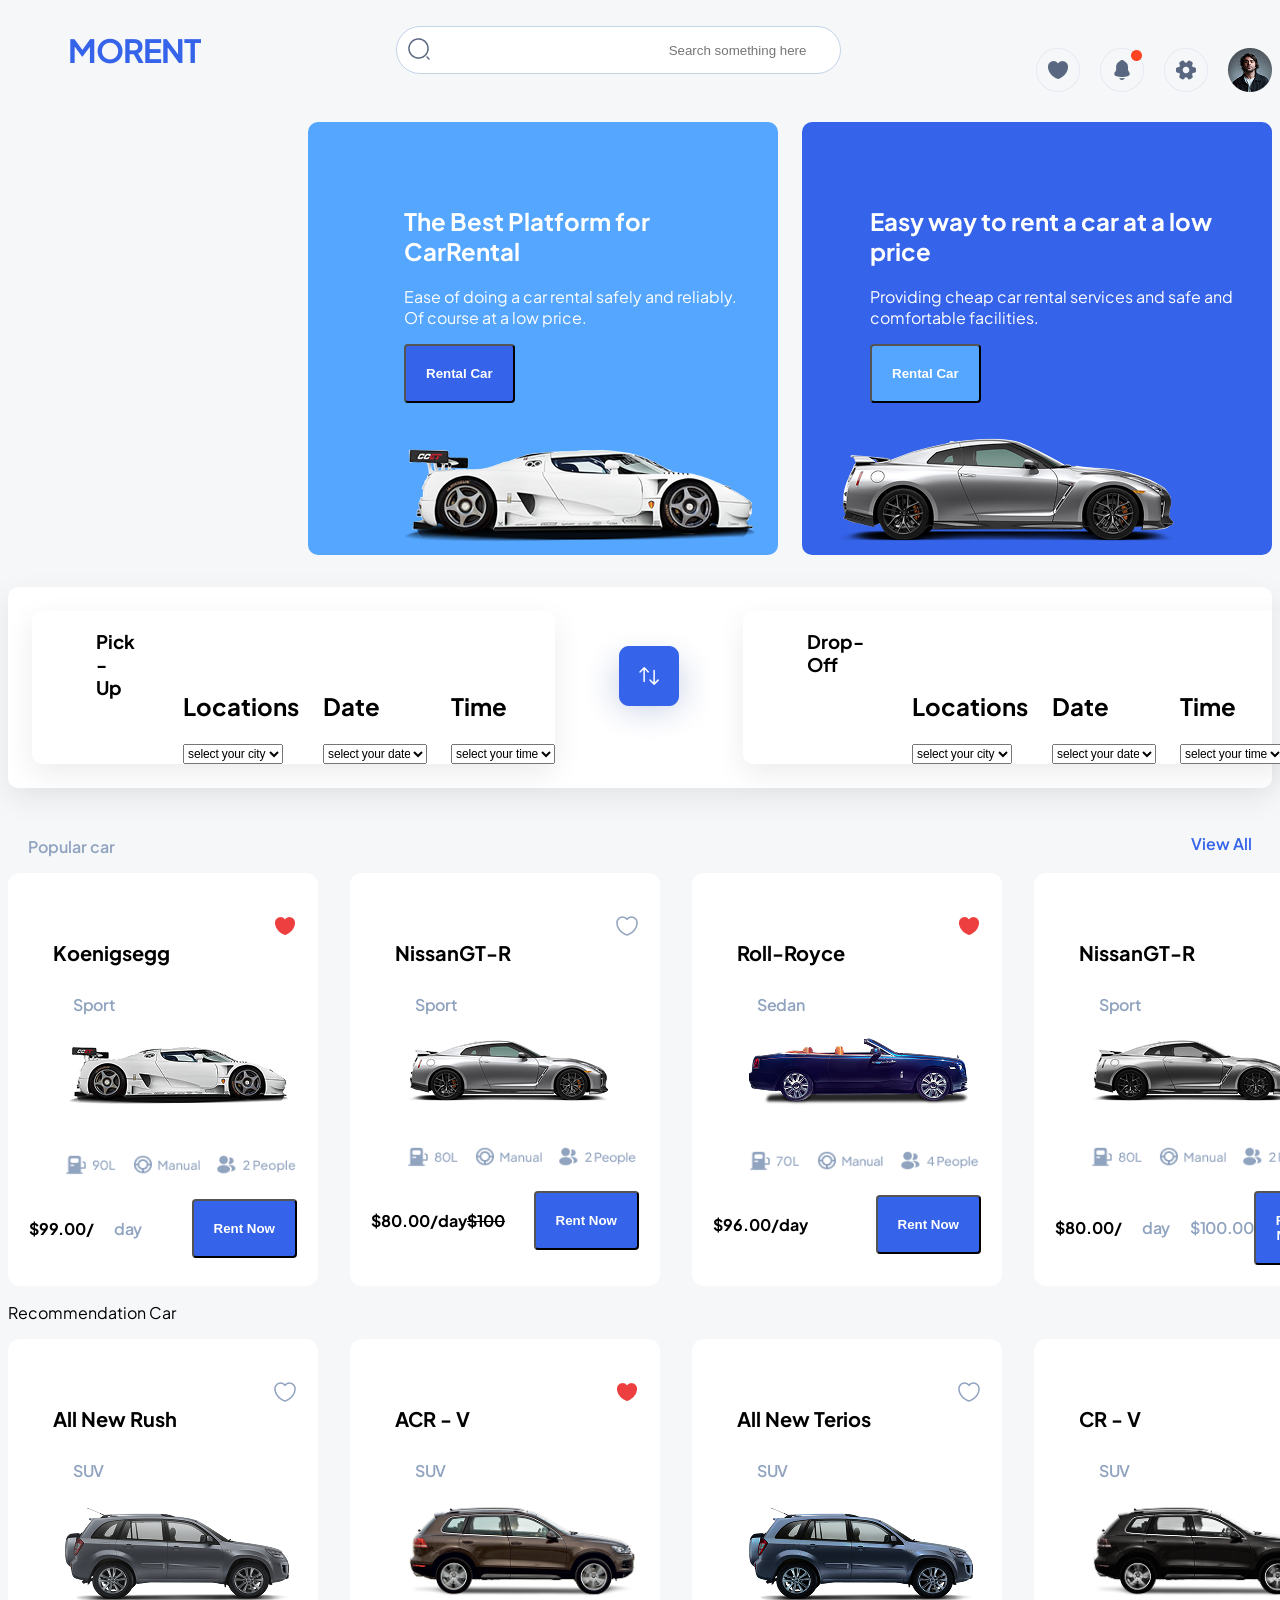
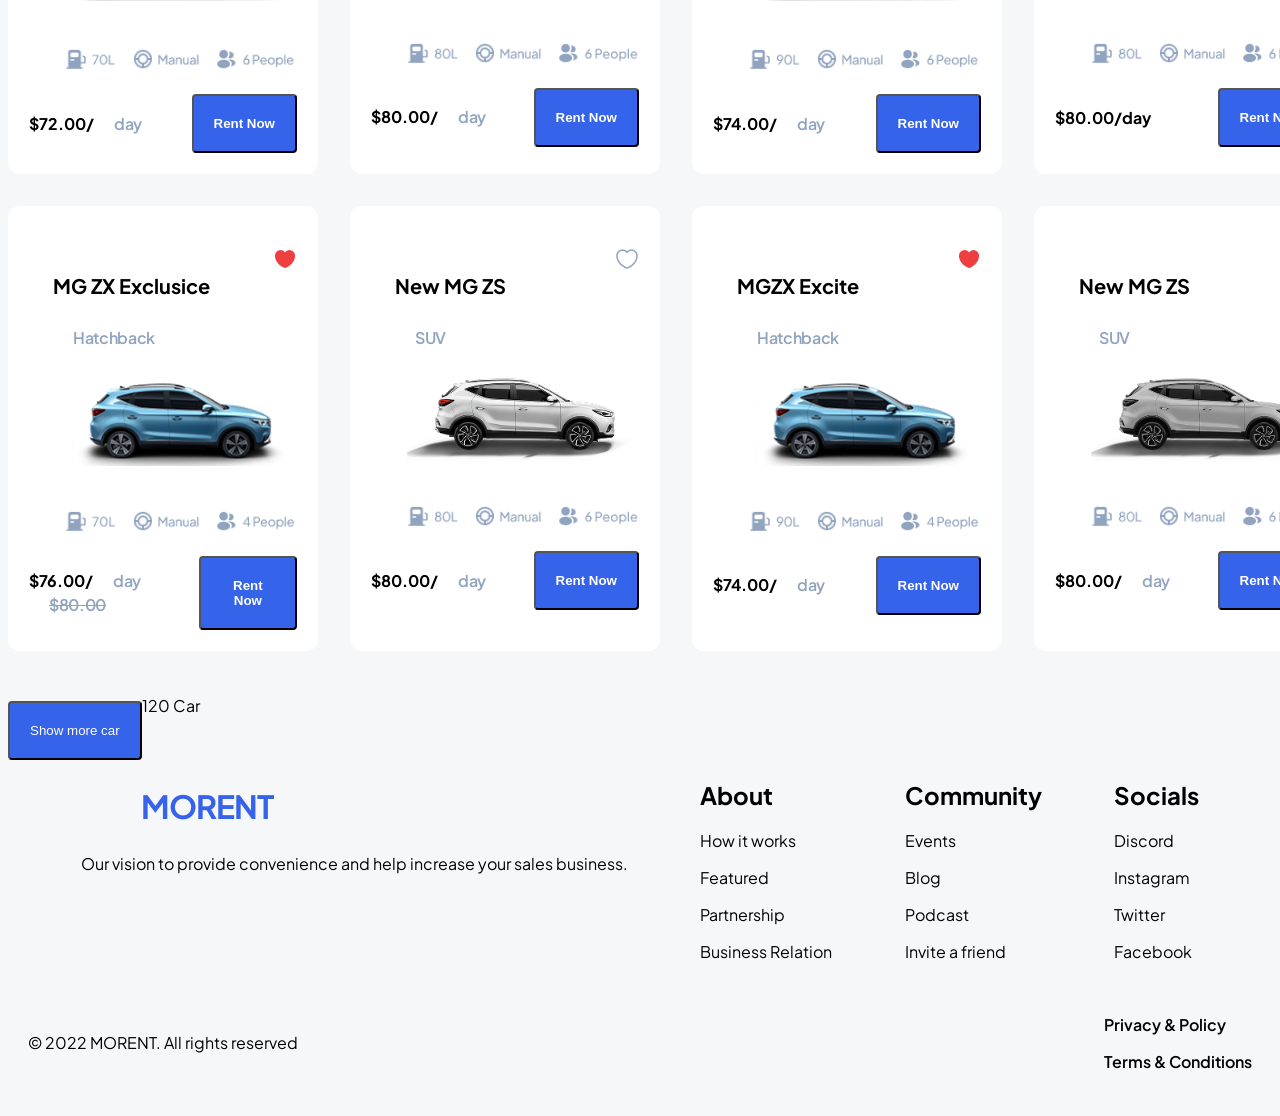
==== commit 98b8a2ab: "Fea: remove duplicates and traillinf spaces" ====
--- a/index.html
+++ b/index.html
@@ -291,7 +291,7 @@
                                     <img src="/assets/Spesification5.png" alt="car specifications">
                                 </div>
                                 <div class="car-btn">
-                                    <strong>$80.00/<span>day</span>></strong>
+                                    <strong>$80.00/<span>day</span></strong>
                                     <button type="button" class="rent-btn">Rent Now</button>
                                 </div>
                             </div>
--- a/styles/style.css
+++ b/styles/style.css
@@ -35,10 +35,9 @@
   max-width: 492px;
   height: 44px;
   padding-left: 272px;
-  background-image: url(/assets/search-normal.png);
+  background-image: url("/assets/search-normal.png");
   background-repeat: no-repeat;
   background-position: 10px 10px;
-  padding-left: 272px;
 }
 
 .rental-platform {
@@ -73,7 +72,7 @@
   overflow: hidden;
 }
 
-.blue-rental 
+.blue-rental
 img {
   position: absolute;
   padding-right: 24px;
@@ -108,7 +107,7 @@
   padding: 24px;
   margin: 32px 0;
   gap: 24px;
-  box-shadow: 0 10px 30px rgba(0, 0, 0, 8%);
+  box-shadow: 0 10px 30px rgb(0 0 0 / 0.08);
 }
 
 .pick-up {
@@ -116,7 +115,7 @@
   border-radius: 10px;
   display: grid;
   grid-template-columns: repeat(3, 1fr);
-  box-shadow: 0 10px 30px rgba(0, 0, 0, 8%);
+  box-shadow: 0 10px 30px rgb(0 0 0 / 0.08);
 }
 
 .sub-pickup {
@@ -140,7 +139,7 @@
   border-radius: 10px;
   display: grid;
   grid-template-columns: repeat(3, 1fr);
-  box-shadow: 0 10px 30px rgba(0, 0, 0, 8%);
+  box-shadow: 0 10px 30px rgb(0 0 0 / 0.08);
 }
 
 .pop-car {
@@ -199,7 +198,6 @@
 }
 
 .popular-specs {
-  border-radius: 10px;
   background-color: #fff;
   border-radius: 12px;
   border: 1px solid transparent;
@@ -213,7 +211,7 @@
   justify-content: space-between;
 }
 
-.popular-specs 
+.popular-specs
 img {
   max-width: 232px;
   margin: 20px 0;
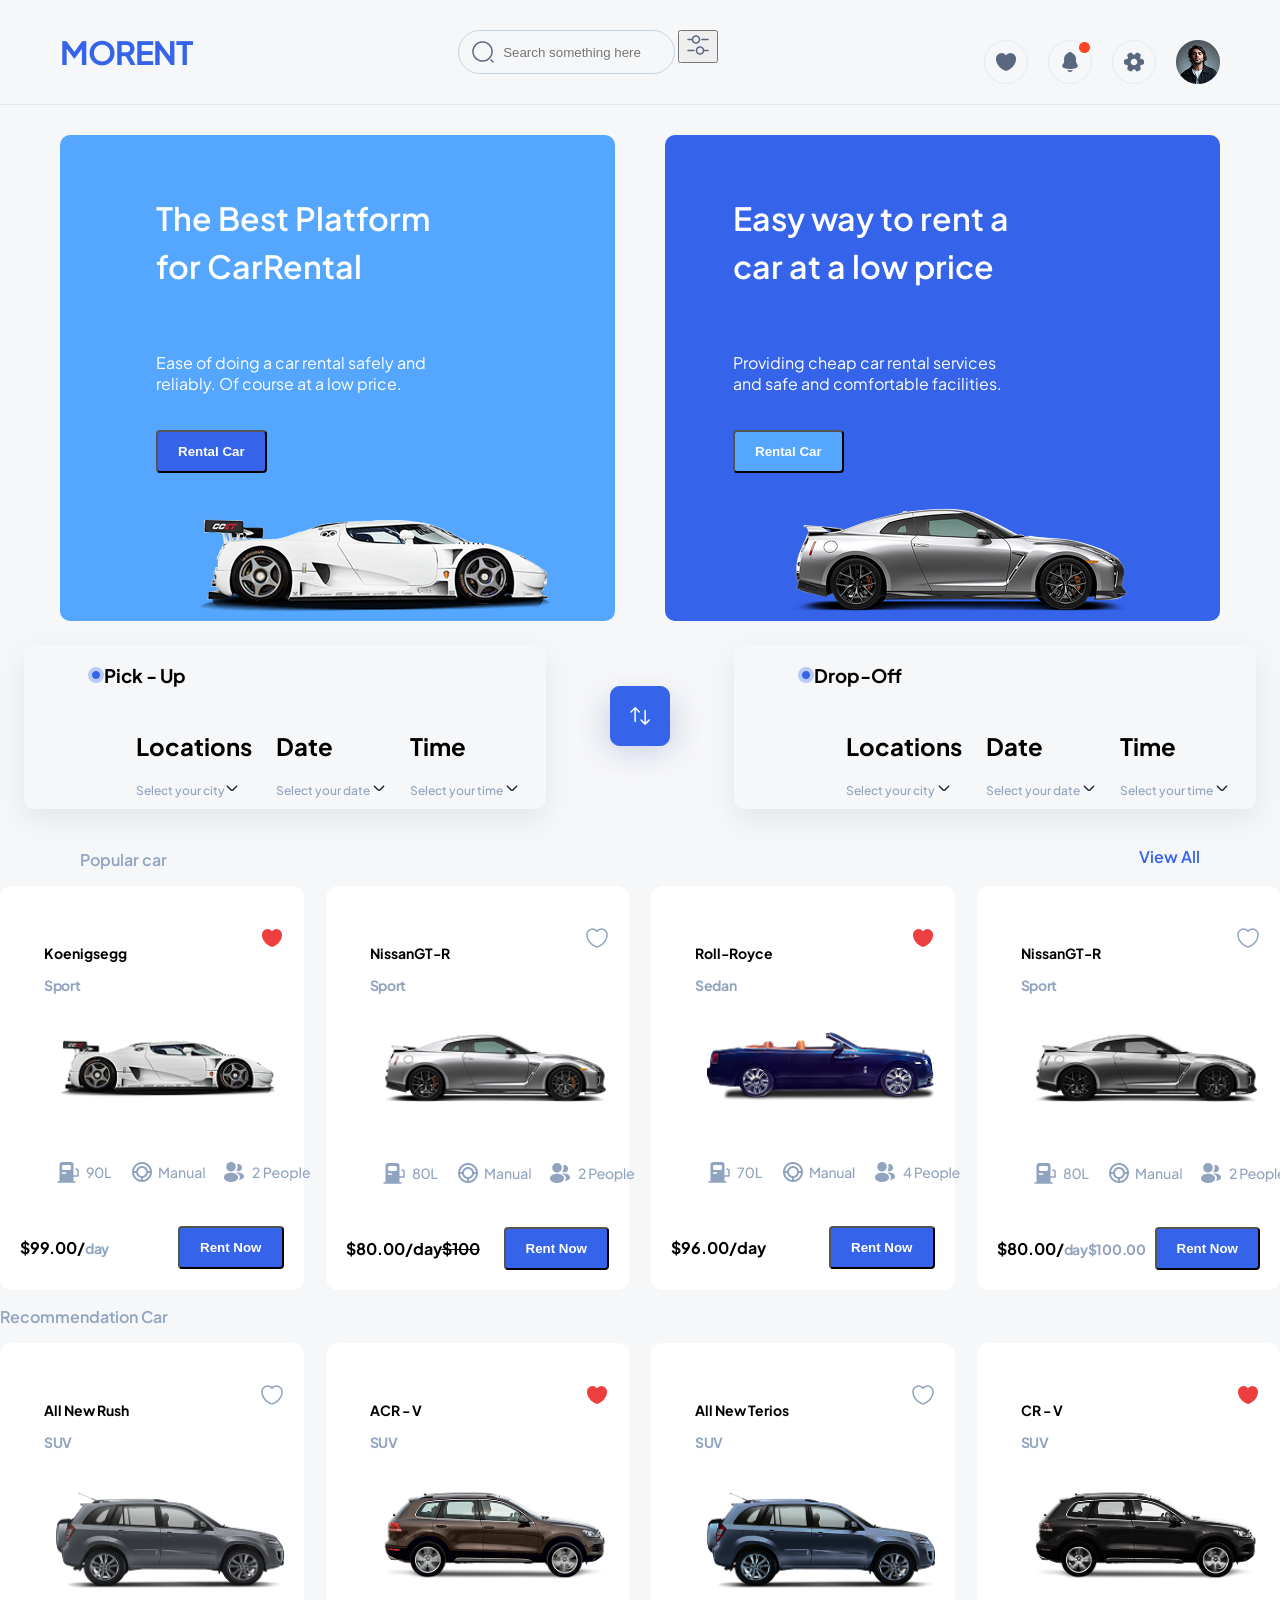
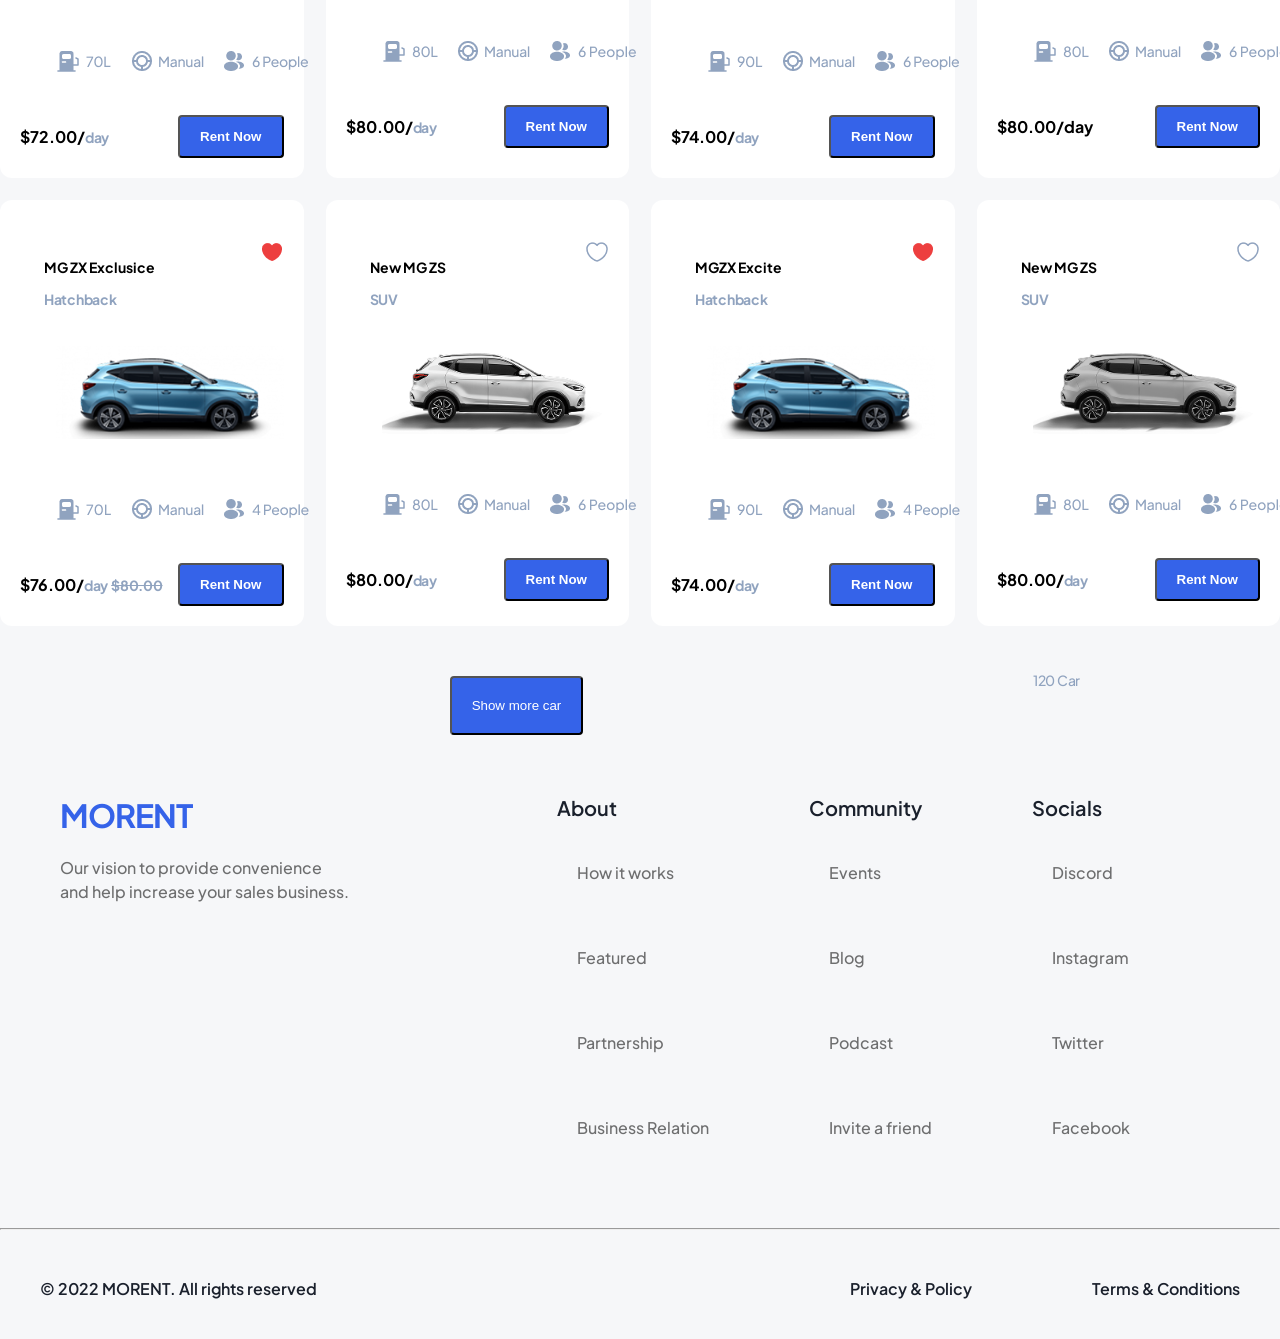
==== commit 22c34b17: "Feat: update file styling" ====
--- a/index.html
+++ b/index.html
@@ -15,13 +15,14 @@
                 MORENT
             </div>
             <div class="search">
-                <input type="text" name="search" placeholder="Search something here" class="search-btn">
+                <input type="search" name="search" placeholder="Search something here" class="search-btn">
+                <button type="button" class="filter"><img src="assets/filter.png" alt=""></button>
             </div>
             <div class="nav-icons">
-                <img src="/assets/AshLike.png" alt="header like icon">
-                <img src="/assets/Notification.png" alt="notification icon">
-                <img src="/assets/Settings.png" alt="settings icon">
-                <img src="/assets/Profil.png" alt="profile picture">
+                <img src="assets/AshLike.png" alt="header like icon">
+                <img src="assets/Notification.png" alt="notification icon">
+                <img src="assets/Settings.png" alt="settings icon">
+                <img src="assets/Profil.png" alt="profile picture">
             </div>
         </header>
     <main>
@@ -32,71 +33,60 @@
                     <div class="blue-rental">
                         <h2>The Best Platform for CarRental</h2>
                         <p>Ease of doing a car rental safely and reliably. Of course at a low price.</p>
-                        <button class="rent-btn">Rental Car</button>
-                    </div>
-                        <img src="/assets/image7.png" alt="Car Rental 7" >
+                        <div><button class="rent-btn">Rental Car</button></div>
+                    </div>
+                        <img src="assets/image7.png" alt="Car Rental 7" >
                 </div>
                 
                 <div class="easy-rental">
                     <div class="blue-rental">
                         <h2>Easy way to rent a car at a low price</h2>
                         <p>Providing cheap car rental services and safe and comfortable facilities.</p>
-                        <button type="button" id="easy-btn">Rental Car</button>
-                    </div>
-                        <img src="/assets/image8.png" alt="Car Rental 8">
+                        <div><button type="button" id="easy-btn">Rental Car</button></div>
+                    </div>
+                        
+                        <img src="assets/image8.png" alt="Car Rental 8">
                 </div>
                
             </section>
 
         <section class="locations">
             <div class="pick-up">
-                <h3>Pick - Up</h3>
+                <h3><img src="assets/mark.png" alt="pick up sign">Pick - Up</h3>
                 <div class="sub-pickup">
                     <div>
                         <h2>Locations</h2>
-                        <select name="city" id="city">
-                        <option value="city">select your city</option>
-                        </select>
+                        <p>Select your city<img src="assets/arrow-down.png" alt="arrow down"></p>
                     </div>
                     <div>
                         <h2>Date</h2>
-                        <select name="date" id="date">
-                        <option value="date">select your date</option>
-                        </select>
+                        <p>Select your date <img src="assets/arrow-down.png" alt="arrow down"></p>
                     </div>
                     <div>
                         <h2>Time</h2>
-                        <select name="time" id="time">
-                        <option value="time">select your time</option>
-                        </select>
-                    </div>
-                </div>
-            </div>
-
-            <div>
-                <img src="/assets/Switch.png" alt="a switch icon">
+                        <p>Select your time <img src="assets/arrow-down.png" alt="arrow down"></p>
+                    </div>
+                </div>
+            </div>
+
+            <div class="switch-icon">
+                <img src="assets/Switch.png" alt="a switch icon">
             </div>
 
             <div class="drop-off">
-                <h3>Drop-Off</h3>
+                <h3><img src="assets/mark.png" alt="pick up sign">Drop-Off</h3>
                 <div class="sub-pickup">
                     <div>
                         <h2>Locations</h2>
-                        <select name="city" id="city1">
-                        <option value="city">select your city</option>
-                        </select>
+                        <p>Select your city <img src="assets/arrow-down.png" alt="arrow down"></p>
                     </div>
                     <div>
                         <h2>Date</h2>
-                        <select name="date" id="date1">
-                        <option value="date">select your date</option>
-                        </select>
+                        <p>Select your date <img src="assets/arrow-down.png" alt="arrow down"></p>
                     </div>
                     <div>
                         <h2>Time</h2>
-                        <select name="time" id="time1">
-                        <option value="time">select your time</option>
-                        </select>
+                        <p>Select your time <img src="assets/arrow-down.png" alt="arrow down"></p>
                     </div>
                 </div>
             </div>
@@ -114,13 +104,13 @@
                                 <p>Koenigsegg</p>
                                 <span>Sport</span>
                             </div>
-                            <span><img src="/assets/Like.png" alt="like emoji"></span>
-                        </div>
-
-                            <img src="/assets/car.png" alt="rental car">
+                            <span><img src="assets/Like.png" alt="like emoji"></span>
+                        </div>
+
+                            <img src="assets/car.png" alt="rental car">
 
                         <div>
-                            <img src="/assets/Spesification.png" alt="car specifications">
+                            <img src="assets/Spesification.png" alt="car specifications">
                         </div>
                         <div class="car-btn">
                             <strong>$99.00/<span>day</span></strong>
@@ -134,12 +124,12 @@
                                 <p>NissanGT-R</p>
                                 <span>Sport</span>
                             </div>
-                            <span><img src="/assets/Like2.png" alt="white like emoji"></span>
+                            <span><img src="assets/Like2.png" alt="white like emoji"></span>
                         </div>
                         
-                        <img src="/assets/car2.png" alt="rental car">
+                        <img src="assets/car2.png" alt="rental car">
                         <div>
-                            <img src="/assets/Spesification2.png" alt="car specifications">
+                            <img src="assets/Spesification2.png" alt="car specifications">
                         </div>
                         <div class="car-btn">
                             <strong>$80.00/day<s>$100</s></strong>
@@ -153,11 +143,11 @@
                                 <p>Roll-Royce</p>
                                 <span>Sedan</span>
                             </div>
-                                <span><img src="/assets/Like.png" alt="like emoji"></span>
-                        </div>
-                            <img src="/assets/Car3.png" alt="rental car">
+                                <span><img src="assets/Like.png" alt="like emoji"></span>
+                        </div>
+                            <img src="assets/Car3.png" alt="rental car">
                         <div>
-                            <img src="/assets/Spesification3.png" alt="car specifications">
+                            <img src="assets/Spesification3.png" alt="car specifications">
                         </div>
                         <div class="car-btn">
                             <strong>$96.00/day</strong>
@@ -171,12 +161,12 @@
                                 <p>NissanGT-R</p>
                                 <span>Sport</span>
                             </div>
-                            <span><img src="/assets/Like2.png" alt="white like emoji"></span>
-                        </div>
-                        <img src="/assets/Car4.png" alt="rental car">
+                            <span><img src="assets/Like2.png" alt="white like emoji"></span>
+                        </div>
+                        <img src="assets/Car4.png" alt="rental car">
 
                         <div>
-                            <img src="/assets/Spesification2.png" alt="car specifications">
+                            <img src="assets/Spesification2.png" alt="car specifications">
                         </div>
                         <div class="car-btn">
                             <strong>$80.00/<span>day</span><span>$100.00</span></strong>
@@ -186,7 +176,7 @@
                 </section>
 
                 <section>
-                        <p>Recommendation Car</p>
+                        <p id="recomm-para">Recommendation Car</p>
                         <div class="recommendation-cars-grid">
                             <div class="popular-specs">
                                 <div class="car-models">
@@ -194,11 +184,11 @@
                                         <p>All New Rush</p>
                                         <span>SUV</span>
                                     </div>
-                                    <span><img src="/assets/Like2.png" alt="white like emoji"></span>
-                                </div>
-                                    <img src="/assets/Car5.png" alt="rental car">
-                                <div>
-                                    <img src="/assets/Spesification4.png" alt="car specifications">
+                                    <span><img src="assets/Like2.png" alt="white like emoji"></span>
+                                </div>
+                                    <img src="assets/Car5.png" alt="rental car">
+                                <div>
+                                    <img src="assets/Spesification4.png" alt="car specifications">
                                 </div>
                                 <div class="car-btn">
                                     <strong>$72.00/<span>day</span></strong>
@@ -212,11 +202,11 @@
                                         <p>ACR - V</p>
                                         <span>SUV</span>
                                     </div>
-                                    <span><img src="/assets/Like.png" alt="like emoji"></span>
-                                </div>
-                                    <img src="/assets/Car6.png" alt="rental car">
-                                <div>
-                                    <img src="/assets/Spesification5.png" alt="car specifications">
+                                    <span><img src="assets/Like.png" alt="like emoji"></span>
+                                </div>
+                                    <img src="assets/Car6.png" alt="rental car">
+                                <div>
+                                    <img src="assets/Spesification5.png" alt="car specifications">
                                 </div>
                                 <div class="car-btn">
                                     <strong>$80.00/<span>day</span></strong>
@@ -230,11 +220,11 @@
                                         <p>All New Terios</p>
                                         <span>SUV</span>
                                     </div>
-                                    <span><img src="/assets/Like2.png" alt="white like emoji"></span>
-                                </div>
-                                <img src="/assets/Car7.png" alt="rental car">
-                                <div>
-                                    <img src="/assets/Spesification6.png" alt="car specifications">
+                                    <span><img src="assets/Like2.png" alt="white like emoji"></span>
+                                </div>
+                                <img src="assets/Car7.png" alt="rental car">
+                                <div>
+                                    <img src="assets/Spesification6.png" alt="car specifications">
                                 </div>
                                 <div class="car-btn">
                                     <strong>$74.00/<span>day</span></strong>
@@ -248,11 +238,11 @@
                                         <p>CR - V</p>
                                         <span>SUV</span>
                                     </div>
-                                    <span><img src="/assets/Like.png" alt="like emoji"></span>
-                                </div>
-                                    <img src="/assets/Car8.png" alt="rental car">
-                                <div>
-                                    <img src="/assets/Spesification5.png" alt="car specifications">
+                                    <span><img src="assets/Like.png" alt="like emoji"></span>
+                                </div>
+                                    <img src="assets/Car8.png" alt="rental car">
+                                <div>
+                                    <img src="assets/Spesification5.png" alt="car specifications">
                                 </div>
                                 <div class="car-btn">
                                     <strong>$80.00/day</strong>
@@ -266,11 +256,11 @@
                                         <p>MG ZX Exclusice</p>
                                         <span>Hatchback</span>
                                     </div>
-                                    <span><img src="/assets/Like.png" alt="like emoji"></span>
-                                </div>
-                                    <img src="/assets/Car9.png" alt="rental car">
-                                <div>
-                                    <img src="/assets/Spesification3.png" alt="car specifications">
+                                    <span><img src="assets/Like.png" alt="like emoji"></span>
+                                </div>
+                                    <img src="assets/Car9.png" alt="rental car">
+                                <div>
+                                    <img src="assets/Spesification3.png" alt="car specifications">
                                 </div>
                                 <div class="car-btn">
                                     <strong>$76.00/<span>day</span> <span><s>$80.00</s></span></strong>
@@ -284,11 +274,11 @@
                                         <p>New MG ZS</p>
                                         <span>SUV</span>
                                     </div>
-                                    <span><img src="/assets/Like2.png" alt="white like emoji"></span>
-                                </div>
-                                    <img src="/assets/Car10.png" alt="rental car">
-                                <div>
-                                    <img src="/assets/Spesification5.png" alt="car specifications">
+                                    <span><img src="assets/Like2.png" alt="white like emoji"></span>
+                                </div>
+                                    <img src="assets/Car10.png" alt="rental car">
+                                <div>
+                                    <img src="assets/Spesification5.png" alt="car specifications">
                                 </div>
                                 <div class="car-btn">
                                     <strong>$80.00/<span>day</span></strong>
@@ -302,11 +292,11 @@
                                         <p>MGZX Excite</p>
                                         <span>Hatchback</span>
                                     </div>
-                                        <span><img src="/assets/Like.png" alt="like emoji"></span>
-                                </div>
-                                    <img src="/assets/Car11.png" alt="rental car">
-                                <div>
-                                    <img src="/assets/Spesification7.png" alt="car specifications">
+                                        <span><img src="assets/Like.png" alt="like emoji"></span>
+                                </div>
+                                    <img src="assets/Car11.png" alt="rental car">
+                                <div>
+                                    <img src="assets/Spesification7.png" alt="car specifications">
                                 </div>
                                 <div class="car-btn">
                                     <strong>$74.00/<span>day</span></strong>
@@ -320,11 +310,11 @@
                                         <p>New MG ZS</p>
                                         <span>SUV</span>
                                     </div>
-                                    <span><img src="/assets/Like2.png" alt="white like emoji"></span>
-                                </div>
-                                    <img src="/assets/Car12.png" alt="rental car">
-                                <div>
-                                    <img src="/assets/Spesification5.png" alt="car specifications">
+                                    <span><img src="assets/Like2.png" alt="white like emoji"></span>
+                                </div>
+                                    <img src="assets/Car12.png" alt="rental car">
+                                <div>
+                                    <img src="assets/Spesification5.png" alt="car specifications">
                                 </div>
                                 <div class="car-btn">
                                     <strong>$80.00/<span>day</span></strong>
@@ -337,50 +327,58 @@
 
         </section>
             <div class="more-cars">
-            <button type="button" class="show-btn">Show more car</button>
-            <p>120 Car</p>
+                <div class="more-class">
+                    <button type="button" class="show-btn">Show more car</button>
+                </div>
+                <div>
+                    <p class="numof-cars">120 Car</p>
+                </div>
             </div>
         </section>
+
         <footer>
             <section class="footer-section">
                 <div class="morent-vision">
-                    <h2 class="logo">MORENT</h2>
+                    <h2 class="logo">MORENT</h2><br>
                     <p>Our vision to provide convenience and help increase your sales business.</p>
                 </div>
-                <div>
-                    <h2>About</h2>
-                    <p>How it works</p>
-                    <p>Featured</p>
-                    <p>Partnership</p>
-                    <p>Business Relation</p>
-                </div>
-                <div>
-                    <h2>Community</h2>
-                    <p>Events</p>
-                    <p>Blog</p>
-                    <p>Podcast</p>
-                    <p>Invite a friend</p>
-                </div>
-                <div>
-                    <h2>Socials</h2>
-                    <p>Discord</p>
-                    <p>Instagram</p>
-                    <p>Twitter</p>
-                    <p>Facebook</p>
+                <div class="footer-links">
+                    <div>
+                        <div class="foot-socials">About</div><br>
+                        <a href="#">How it works</a><br>
+                        <a href="#">Featured</a><br>
+                        <a href="#">Partnership</a><br>
+                        <a href="#">Business Relation</a>
+                    </div>
+                    <div>
+                        <div class="foot-socials">Community</div><br>
+                        <a href="#">Events</a><br>
+                        <a href="#">Blog</a><br>
+                        <a href="#">Podcast</a><br>
+                        <a href="#">Invite a friend</a>
+                    </div>
+                    <div>
+                        <div class="foot-socials">Socials</div><br>
+                        <a href="#">Discord</a><br>
+                        <a href="#">Instagram</a><br>
+                        <a href="#">Twitter</a><br>
+                        <a href="#">Facebook</a>
+                    </div>
                 </div>
             </section>
+            <hr>
             <div class="terms-conditions">
                 <div>
-                <p>&copy; 2022 MORENT. All rights reserved</p>
+                <a href="#">&copy; 2022 MORENT. All rights reserved</a>
                 </div>
                 <div class="left-footer">
-                <p>Privacy &amp; Policy </p>
-                <p>Terms &amp; Conditions</p>
+                <a href="#">Privacy &amp; Policy </a>
+                <a href="#">Terms &amp; Conditions</a>
                 </div>
             </div>
         </footer>
 
     </section> 
-    </main>  
+</main>  
 </body>
 </html>
--- a/styles/style.css
+++ b/styles/style.css
@@ -1,59 +1,61 @@
 body {
   font-family: "Plus Jakarta Sans", sans-serif;
   background-color: #f6f7f9;
+  margin: 0;
 }
 
 .header-navbar {
   display: flex;
   align-items: center;
+  padding: 20px 60px;
   justify-content: space-between;
   gap: 2px;
-  border: 1px;
-  border-color: #c3d4e966;
+  border-bottom: 1px solid #c3d4e966;
   margin-bottom: 30px;
+  flex-wrap: wrap;
 }
 
 .nav-icons {
   display: flex;
   gap: 20px;
-  padding-top: 40px;
+  margin-top: 20px;
 }
 
 .logo {
   font-weight: 700;
-  font-style: bold;
   font-size: 32px;
   letter-spacing: -0.03em;
   color: #3563e9;
-  padding-left: 60px;
-  max-width: 146px;
 }
 
 .search-btn {
   border-radius: 70px;
   border: 1px solid #c3d4e9;
-  max-width: 492px;
+  max-width: 100%;
   height: 44px;
-  padding-left: 272px;
-  background-image: url("/assets/search-normal.png");
-  background-repeat: no-repeat;
-  background-position: 10px 10px;
+  padding-left: 44px;
+  background: url("/assets/search-normal.png") no-repeat 12px center;
 }
 
 .rental-platform {
   background-color: #54a6ff;
   border-radius: 10px;
   color: white;
-  padding-top: 32px;
   padding-left: 64px;
-  max-width: 640px;
-  margin-left: 300px;
+  max-width: 100%;
+  overflow: hidden;
+}
+
+.rental-platform img {
+  display: block;
+  margin: 0 auto;
 }
 
 .platform {
   display: grid;
   grid-template-columns: repeat(2, 1fr);
-  gap: 24px;
+  gap: 50px;
+  padding: 0 60px;
 }
 
 .easy-rental {
@@ -61,27 +63,31 @@
   border-radius: 10px;
   color: white;
   padding-left: 36px;
-  padding-top: 32px;
-  max-width: 640px;
+  max-width: 100%;
+}
+
+.easy-rental img {
+  display: block;
+  margin: 0 auto;
 }
 
 .blue-rental {
-  position: relative;
+  display: grid;
+  flex-direction: column;
+  gap: 20px;
   border-radius: 12px;
   padding: 32px;
-  overflow: hidden;
-}
-
-.blue-rental
-img {
-  position: absolute;
-  padding-right: 24px;
-  padding-bottom: 16px;
-  max-width: 250px;
+  max-width: 284px;
+}
+
+.blue-rental h2 {
+  font-size: 32px;
+  font-weight: 600;
+  line-height: 150%;
 }
 
 .rent-btn {
-  padding: 20px;
+  padding: 12px 20px;
   gap: 8px;
   background-color: #3563e9;
   color: white;
@@ -90,7 +96,7 @@
 }
 
 #easy-btn {
-  padding: 20px;
+  padding: 12px 20px;
   gap: 8px;
   background-color: #54a6ff;
   color: white;
@@ -99,52 +105,48 @@
 }
 
 .locations {
-  display: grid;
-  grid-template-columns: 1fr auto 1fr;
-  align-items: center;
-  background-color: white;
+  display: flex;
+  align-items: center;
+  justify-content: center;
   border-radius: 10px;
   padding: 24px;
-  margin: 32px 0;
+  margin: 0 auto;
   gap: 24px;
-  box-shadow: 0 10px 30px rgb(0 0 0 / 0.08);
 }
 
 .pick-up {
+  box-shadow: 0 10px 30px rgb(0 0 0 / 8%);
+  border-radius: 10px;
+  width: 100%;
   padding-left: 64px;
-  border-radius: 10px;
-  display: grid;
-  grid-template-columns: repeat(3, 1fr);
-  box-shadow: 0 10px 30px rgb(0 0 0 / 0.08);
 }
 
 .sub-pickup {
   display: flex;
-  padding-top: 60px;
+  margin-top: 24px;
   padding-left: 48px;
   gap: 24px;
-}
-
-select {
-  height: 20px;
-  max-width: 104px;
+  flex-wrap: wrap;
+}
+
+.sub-pickup p {
+  font-weight: 500;
   font-size: 12px;
-  font-weight: 500px;
-  line-height: 200%;
-  letter-spacing: -0.01em;
+  line-height: 100%;
+  color: #90a3bf;
 }
 
 .drop-off {
+  box-shadow: 0 10px 30px rgb(0 0 0 / 8%); 
   padding-left: 64px;
-  border-radius: 10px;
-  display: grid;
-  grid-template-columns: repeat(3, 1fr);
-  box-shadow: 0 10px 30px rgb(0 0 0 / 0.08);
+  width: 100%;
+  border-radius: 10px;
 }
 
 .pop-car {
   display: flex;
   justify-content: space-between;
+  padding: 0 60px;
 }
 
 .pop-carp {
@@ -170,40 +172,31 @@
   padding-top: 24px;
   padding-left: 24px;
   gap: 4px;
-  font-size: 20px;
+  font-size: 14px;
   font-weight: 700;
-  font-style: bold;
-  line-height: 150%;
 }
 
 span {
   font-weight: 700;
   font-size: 14px;
-  font-style: bold;
   letter-spacing: -0.02em;
-  line-height: 150%;
-  color: #90a3bf;
-}
-
-.popular-cars-grid {
+  color: #90a3bf;
+}
+
+.popular-cars-grid, .recommendation-cars-grid {
   display: grid;
   grid-template-columns: repeat(4, 1fr);
-  gap: 32px;
-}
-
-.recommendation-cars-grid {
-  display: grid;
-  grid-template-columns: repeat(4, 1fr);
-  gap: 32px;
+  gap: 22px;
 }
 
 .popular-specs {
   background-color: #fff;
   border-radius: 12px;
-  border: 1px solid transparent;
   padding: 20px;
+  display: flex;
   flex-direction: column;
   gap: 18px;
+  max-width: 304px;
 }
 
 .car-models {
@@ -211,9 +204,8 @@
   justify-content: space-between;
 }
 
-.popular-specs
-img {
-  max-width: 232px;
+.popular-specs img {
+  max-width: 100%;
   margin: 20px 0;
   padding-left: 36px;
 }
@@ -222,30 +214,6 @@
   display: flex;
   justify-content: space-between;
   align-items: center;
-}
-
-.footer-section {
-  display: flex;
-  flex-direction: row;
-  justify-content: space-evenly;
-}
-
-.morent-vision {
-  align-self: flex-start;
-}
-
-.terms-conditions {
-  display: flex;
-  justify-content: space-between;
-  align-items: center;
-  padding: 20px;
-}
-
-.left-footer,
-span {
-  margin-left: 20px;
-  font-weight: 600;
-  font-size: 16px;
 }
 
 .show-btn {
@@ -255,11 +223,110 @@
   border-radius: 4px;
   color: white;
   margin-top: 50px;
+  display: inline-block;
+}
+
+.more-class {
+  display: block;
+  margin: 0 auto;
 }
 
 .more-cars {
   display: flex;
   align-items: center;
+  justify-content: space-between;
+  flex-wrap: wrap;
+}
+
+.numof-cars {
+  font-weight: 500;
+  font-size: 14px;
+  letter-spacing: -0.02em;
+  color: #90a3bf;
+  margin-right: 200px;
+}
+
+#recomm-para {
+  font-size: 16px;
+  font-weight: 600;
+  color: #90a3bf;
+  margin-top: 32px 0 32px 60px;
+}
+
+footer {
+  height: 480px;
+  width: 100%;
+  background-color: #f6f7f9;
+}
+
+.footer-section {
+  display: flex;
+  align-items: flex-start;
+  padding: 60px;
+  flex-wrap: wrap;
+}
+
+.footer-links {
+  display: flex;
+  gap: 80px;
+  margin-left: auto;
+  margin-right: 70px;
+}
+
+.footer-links a {
+  font-size: 16px;
+  font-weight: 500;
+  line-height: 150%;
+  color: #13131399;
+  text-decoration: none;
+}
+
+.foot-socials {
+  font-size: 20px;
+  font-weight: 600;
+  color: #1a202c;
+}
+
+.morent-vision {
+  display: flex;
+  flex-direction: column;
+  max-width: 292px;
+}
+
+.morent-vision h2,
+.morent-vision p {
+  margin: 0;
+}
+
+.morent-vision p {
+  font-size: 16px;
+  font-weight: 500;
+  line-height: 150%;
+  color: #13131399;
+}
+
+.terms-conditions, a {
+  display: flex;
+  justify-content: space-between;
+  align-items: center;
+  padding: 20px;
+  flex-wrap: wrap;
+  text-decoration: none;
+  color: #1a202c;
+  font-size: 16px;
+  font-weight: 600;
+}
+
+.left-footer
+p {
+  font-weight: 600;
+  font-size: 16px;
+}
+
+.left-footer {
+  display: flex;
+  justify-content: space-between;
+  gap: 80px;
 }
 
 @media (max-width: 768px) {
@@ -275,4 +342,14 @@
   .recommendation-cars-grid {
     grid-template-columns: 1fr;
   }
-}
+
+  .terms-conditions {
+    flex-direction: column;
+    gap: 12px;
+    text-align: center;
+  }
+
+  .left-footer {
+    justify-content: center;
+  }
+}
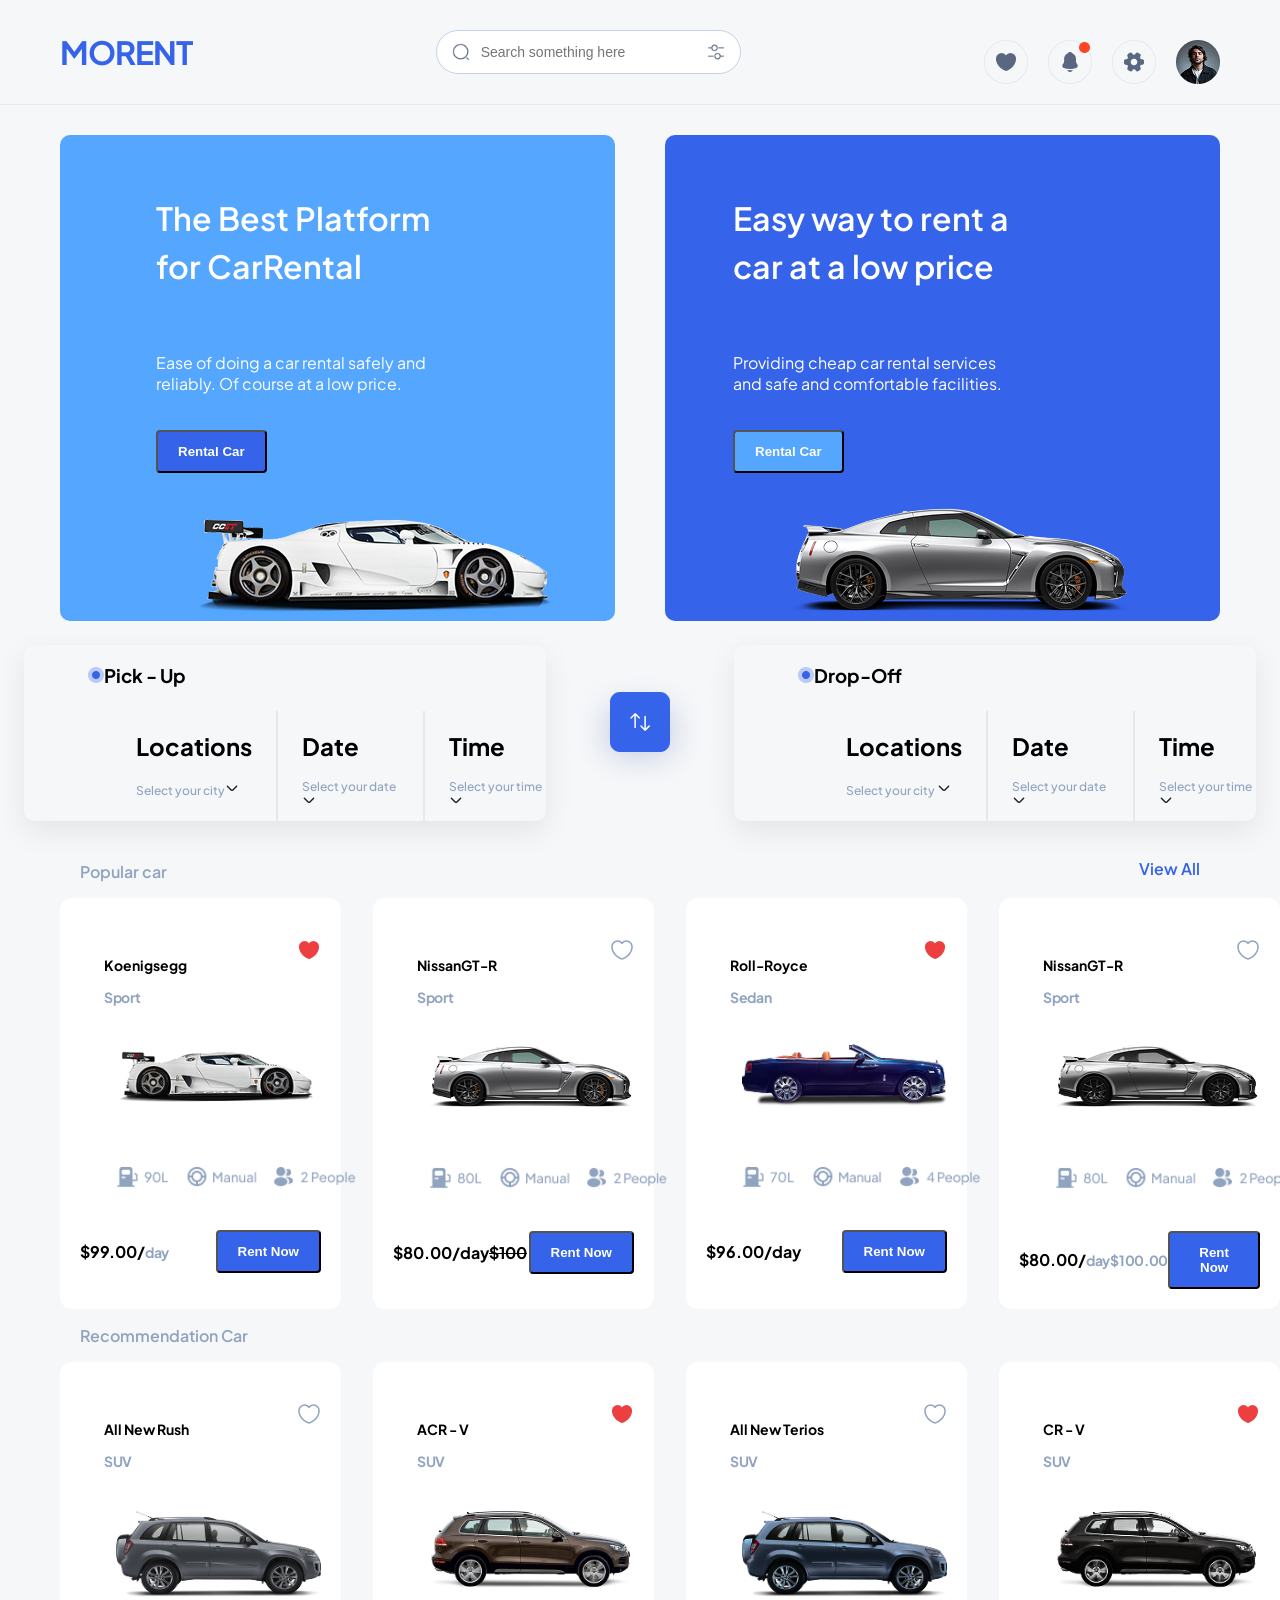
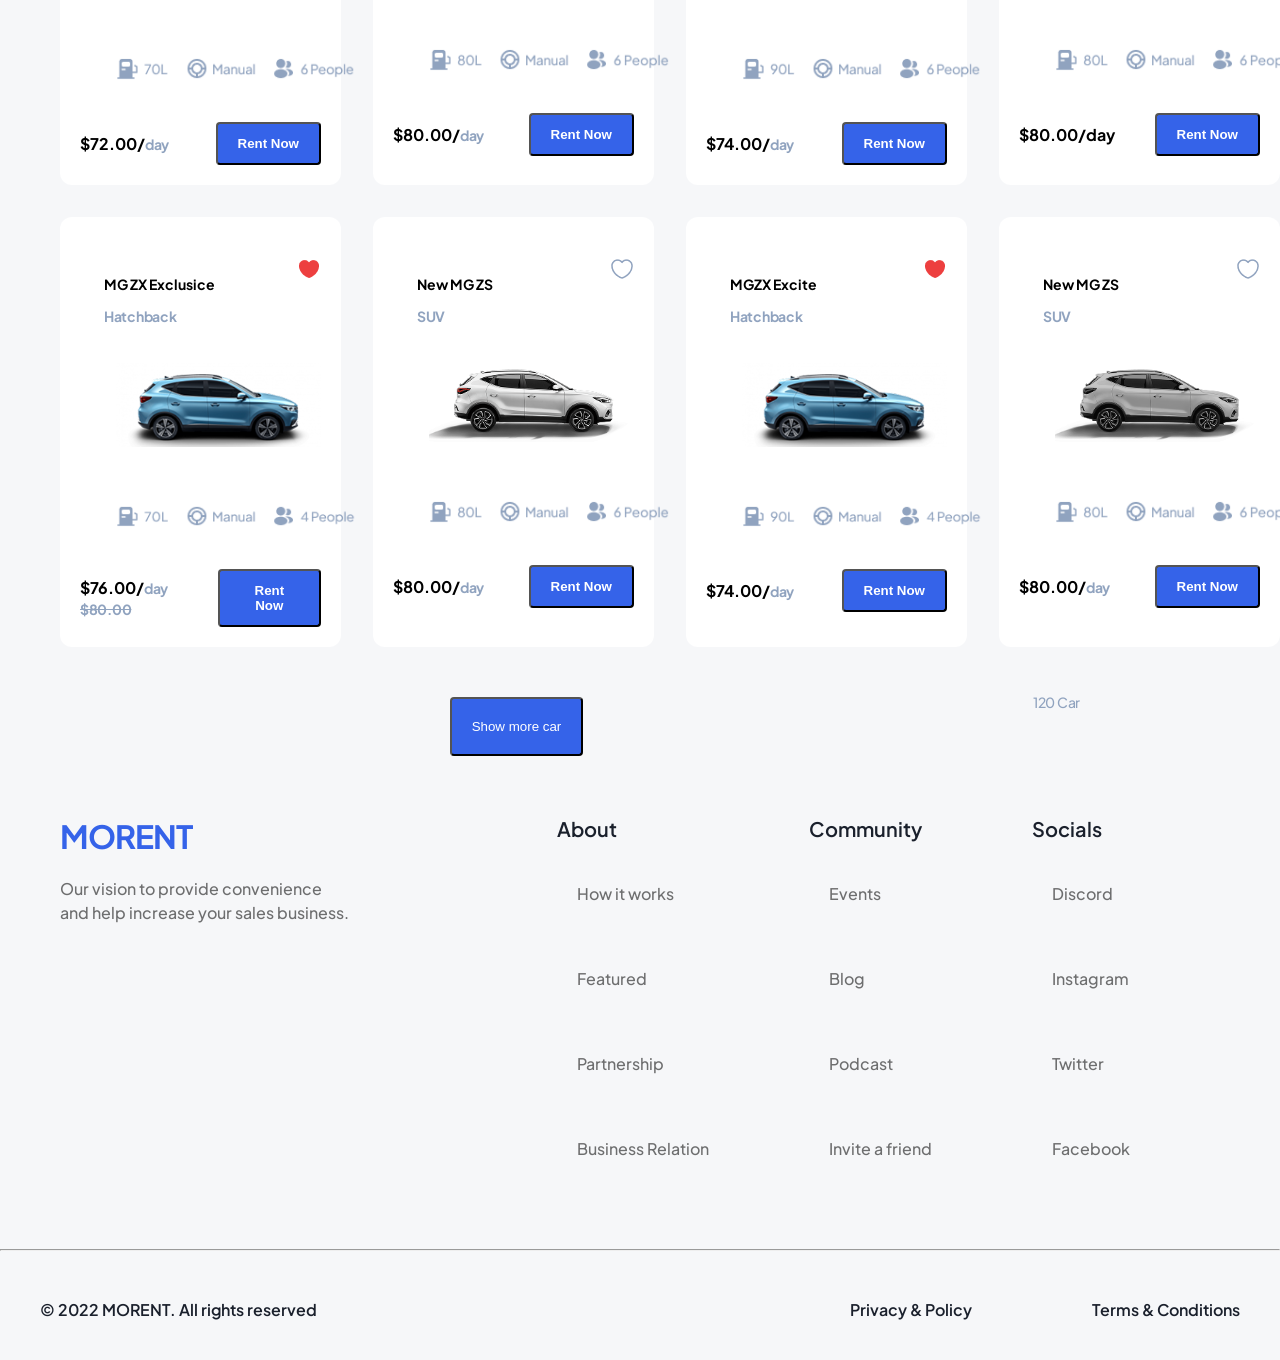
==== commit 81a4f238: "Feat: adjust gaps between grids" ====
--- a/index.html
+++ b/index.html
@@ -15,8 +15,9 @@
                 MORENT
             </div>
             <div class="search">
+                <img src="assets/search-normal.png" alt="search icon" class="icon left">
                 <input type="search" name="search" placeholder="Search something here" class="search-btn">
-                <button type="button" class="filter"><img src="assets/filter.png" alt=""></button>
+                <img src="assets/filter.png" alt="filter icon" class="icon right">
             </div>
             <div class="nav-icons">
                 <img src="assets/AshLike.png" alt="header like icon">
@@ -58,10 +59,12 @@
                         <h2>Locations</h2>
                         <p>Select your city<img src="assets/arrow-down.png" alt="arrow down"></p>
                     </div>
+                        <div class="divider"></div>
                     <div>
                         <h2>Date</h2>
                         <p>Select your date <img src="assets/arrow-down.png" alt="arrow down"></p>
                     </div>
+                        <div class="divider"></div>
                     <div>
                         <h2>Time</h2>
                         <p>Select your time <img src="assets/arrow-down.png" alt="arrow down"></p>
@@ -80,10 +83,12 @@
                         <h2>Locations</h2>
                         <p>Select your city <img src="assets/arrow-down.png" alt="arrow down"></p>
                     </div>
+                        <div class="divider"></div>
                     <div>
                         <h2>Date</h2>
                         <p>Select your date <img src="assets/arrow-down.png" alt="arrow down"></p>
                     </div>
+                        <div class="divider"></div>
                     <div>
                         <h2>Time</h2>
                         <p>Select your time <img src="assets/arrow-down.png" alt="arrow down"></p>
--- a/styles/style.css
+++ b/styles/style.css
@@ -12,7 +12,6 @@
   gap: 2px;
   border-bottom: 1px solid #c3d4e966;
   margin-bottom: 30px;
-  flex-wrap: wrap;
 }
 
 .nav-icons {
@@ -28,14 +27,38 @@
   color: #3563e9;
 }
 
-.search-btn {
+.search {
+  position: relative;
+  max-width: 400px;
+}
+
+.search input {
+  width: 100%;
+  padding: 0 44px;
+  padding-left: 44px;
+  padding-right: 84px;
+  border: 1px solid #c3d4e9;
   border-radius: 70px;
-  border: 1px solid #c3d4e9;
-  max-width: 100%;
+  font-size: 14px;
   height: 44px;
-  padding-left: 44px;
-  background: url("/assets/search-normal.png") no-repeat 12px center;
-}
+}
+
+.search .icon {
+  position: absolute;
+  top: 50%;
+  transform: translateY(-50%);
+  width: 18px;
+  height: 18px;
+}
+
+.search .icon.left {
+  left: 16px;
+}
+
+.search .icon.right {
+  right: 16px;
+}
+
 
 .rental-platform {
   background-color: #54a6ff;
@@ -121,8 +144,14 @@
   padding-left: 64px;
 }
 
+.divider {
+  width: 2px;
+  background: #e6e8ec;
+}
 .sub-pickup {
-  display: flex;
+  display: grid;
+  grid-template-columns: 1fr auto 1fr auto 1fr;
+  align-items: stretch;
   margin-top: 24px;
   padding-left: 48px;
   gap: 24px;
@@ -137,7 +166,7 @@
 }
 
 .drop-off {
-  box-shadow: 0 10px 30px rgb(0 0 0 / 8%); 
+  box-shadow: 0 10px 30px rgb(0 0 0 / 8%);
   padding-left: 64px;
   width: 100%;
   border-radius: 10px;
@@ -183,10 +212,12 @@
   color: #90a3bf;
 }
 
-.popular-cars-grid, .recommendation-cars-grid {
+.popular-cars-grid,
+.recommendation-cars-grid {
   display: grid;
   grid-template-columns: repeat(4, 1fr);
-  gap: 22px;
+  gap: 32px;
+  padding-left: 60px;
 }
 
 .popular-specs {
@@ -196,7 +227,6 @@
   display: flex;
   flex-direction: column;
   gap: 18px;
-  max-width: 304px;
 }
 
 .car-models {
@@ -251,6 +281,7 @@
   font-weight: 600;
   color: #90a3bf;
   margin-top: 32px 0 32px 60px;
+  padding-left: 80px;
 }
 
 footer {
@@ -272,13 +303,15 @@
   margin-left: auto;
   margin-right: 70px;
 }
+a {
+  text-decoration: none;
+}
 
 .footer-links a {
   font-size: 16px;
   font-weight: 500;
   line-height: 150%;
   color: #13131399;
-  text-decoration: none;
 }
 
 .foot-socials {
@@ -305,20 +338,19 @@
   color: #13131399;
 }
 
-.terms-conditions, a {
+.terms-conditions,
+a {
   display: flex;
   justify-content: space-between;
   align-items: center;
   padding: 20px;
   flex-wrap: wrap;
-  text-decoration: none;
   color: #1a202c;
   font-size: 16px;
   font-weight: 600;
 }
 
-.left-footer
-p {
+.left-footer p {
   font-weight: 600;
   font-size: 16px;
 }
@@ -352,4 +384,11 @@
   .left-footer {
     justify-content: center;
   }
-}
+
+  .header-navbar {
+    flex-wrap: wrap;
+  }
+  .search {
+    width: 100%;
+  }
+}
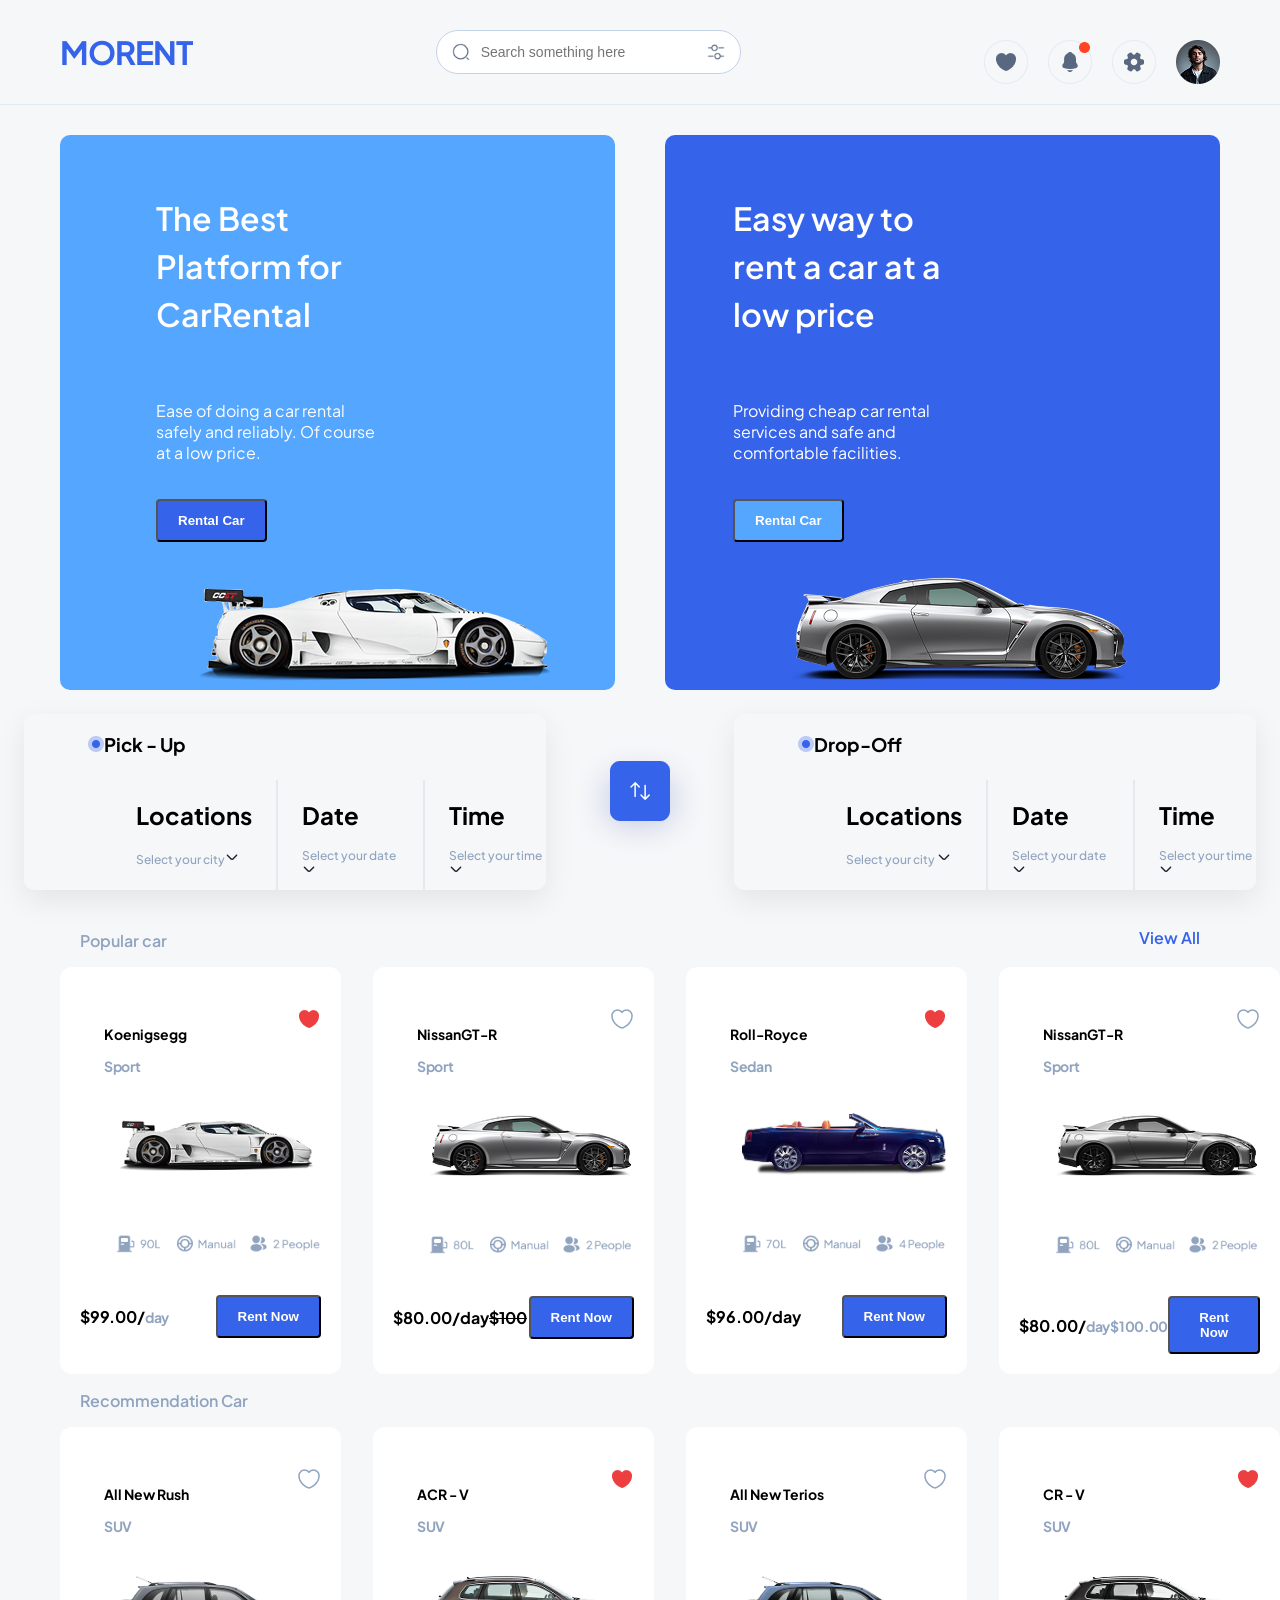
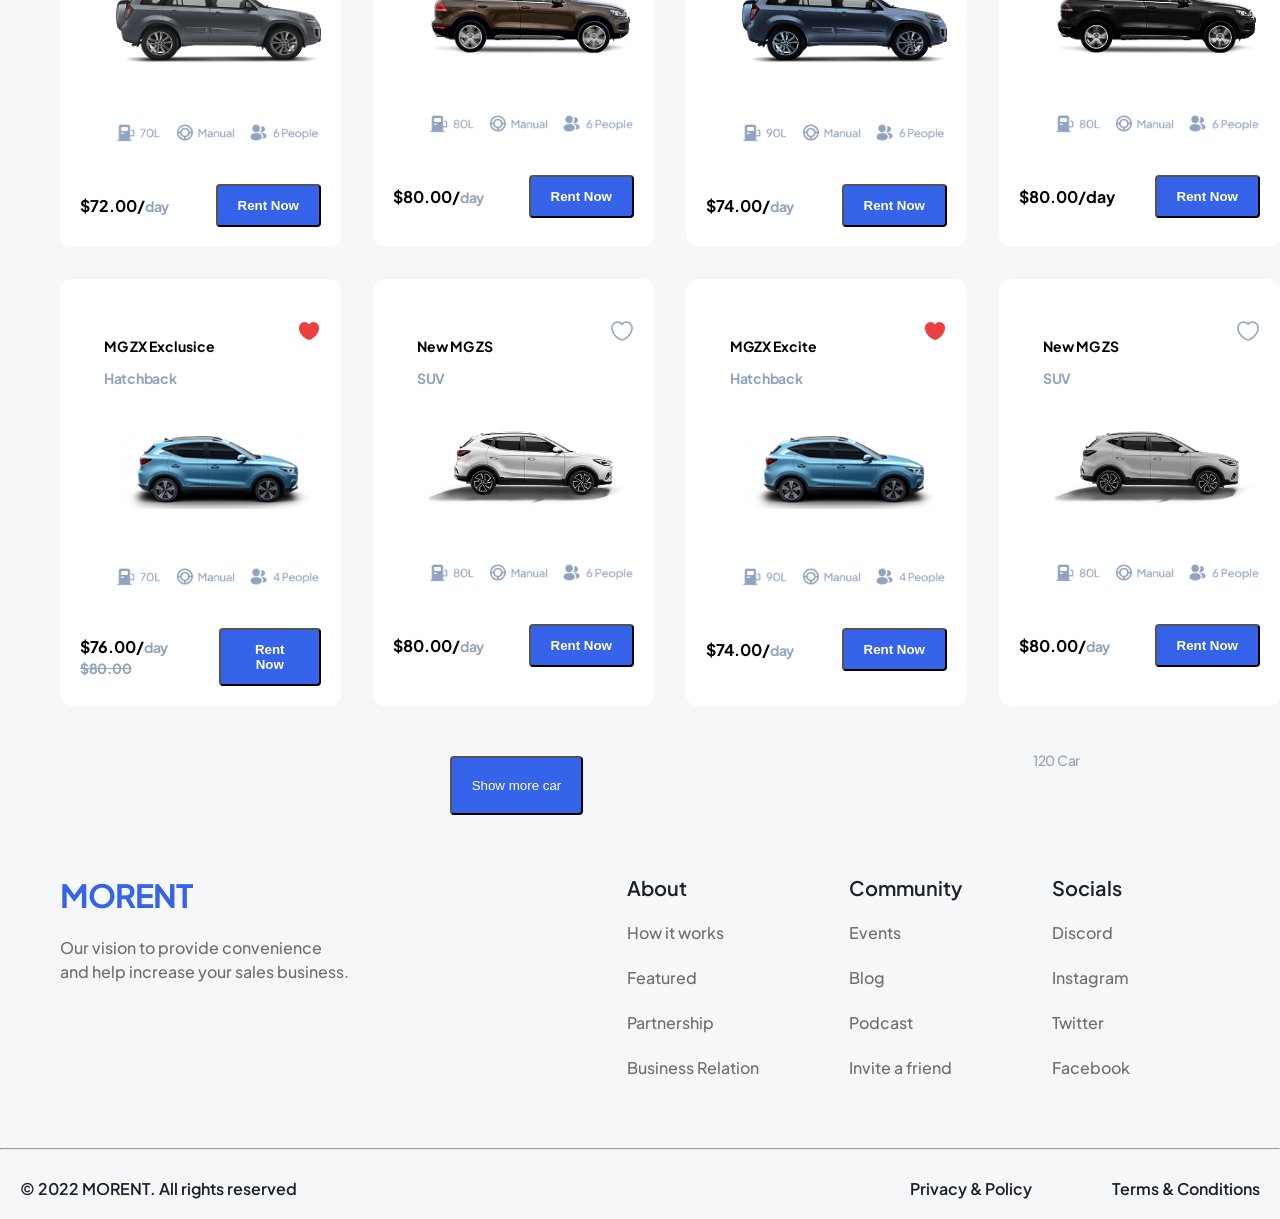
==== commit 220de8fa: "Feat: adds styling to dashboard page" ====
--- a/index.html
+++ b/index.html
@@ -34,7 +34,7 @@
                     <div class="blue-rental">
                         <h2>The Best Platform for CarRental</h2>
                         <p>Ease of doing a car rental safely and reliably. Of course at a low price.</p>
-                        <div><button class="rent-btn">Rental Car</button></div>
+                        <div><a href="./Payment Car Rent Info/payment.html"><button class="rent-btn">Rental Car</button></a></div>
                     </div>
                         <img src="assets/image7.png" alt="Car Rental 7" >
                 </div>
@@ -43,7 +43,7 @@
                     <div class="blue-rental">
                         <h2>Easy way to rent a car at a low price</h2>
                         <p>Providing cheap car rental services and safe and comfortable facilities.</p>
-                        <div><button type="button" id="easy-btn">Rental Car</button></div>
+                        <div><a href="./Payment Car Rent Info/payment.html"><button type="button" id="easy-btn">Rental Car</button></a></div>
                     </div>
                         
                         <img src="assets/image8.png" alt="Car Rental 8">
@@ -175,7 +175,7 @@
                         </div>
                         <div class="car-btn">
                             <strong>$80.00/<span>day</span><span>$100.00</span></strong>
-                            <button type="button" class="rent-btn">Rent Now</button>
+                            <a href="./Payment Car Rent Info/payment.html"><button type="button" class="rent-btn">Rent Now</button></a>
                         </div>
                     </div>
                 </section>
@@ -197,7 +197,7 @@
                                 </div>
                                 <div class="car-btn">
                                     <strong>$72.00/<span>day</span></strong>
-                                    <button type="button" class="rent-btn">Rent Now</button>
+                                    <a href="./Payment Car Rent Info/payment.html"><button type="button" class="rent-btn">Rent Now</button></a>
                                 </div>
                             </div>
 
@@ -215,7 +215,7 @@
                                 </div>
                                 <div class="car-btn">
                                     <strong>$80.00/<span>day</span></strong>
-                                    <button type="button" class="rent-btn">Rent Now</button>
+                                    <a href="./Payment Car Rent Info/payment.html"><button type="button" class="rent-btn">Rent Now</button></a>
                                 </div>
                             </div>
 
@@ -233,7 +233,7 @@
                                 </div>
                                 <div class="car-btn">
                                     <strong>$74.00/<span>day</span></strong>
-                                    <button type="button" class="rent-btn">Rent Now</button>
+                                    <a href="./Payment Car Rent Info/payment.html"><button type="button" class="rent-btn">Rent Now</button></a>
                                 </div>
                             </div>
 
@@ -251,7 +251,7 @@
                                 </div>
                                 <div class="car-btn">
                                     <strong>$80.00/day</strong>
-                                    <button type="button" class="rent-btn">Rent Now</button>
+                                    <a href="./Payment Car Rent Info/payment.html"><button type="button" class="rent-btn">Rent Now</button></a>
                                 </div>
                             </div>
                 
@@ -269,7 +269,7 @@
                                 </div>
                                 <div class="car-btn">
                                     <strong>$76.00/<span>day</span> <span><s>$80.00</s></span></strong>
-                                    <button type="button" class="rent-btn">Rent Now</button>
+                                    <a href="./Payment Car Rent Info/payment.html"><button type="button" class="rent-btn">Rent Now</button></a>
                                 </div>
                             </div>
 
@@ -287,7 +287,7 @@
                                 </div>
                                 <div class="car-btn">
                                     <strong>$80.00/<span>day</span></strong>
-                                    <button type="button" class="rent-btn">Rent Now</button>
+                                    <a href="./Payment Car Rent Info/payment.html"><button type="button" class="rent-btn">Rent Now</button></a>
                                 </div>
                             </div>
 
@@ -305,7 +305,7 @@
                                 </div>
                                 <div class="car-btn">
                                     <strong>$74.00/<span>day</span></strong>
-                                    <button type="button" class="rent-btn">Rent Now</button>
+                                    <a href="./Payment Car Rent Info/payment.html"><button type="button" class="rent-btn">Rent Now</button></a>
                                 </div>
                             </div>
 
@@ -323,7 +323,7 @@
                                 </div>
                                 <div class="car-btn">
                                     <strong>$80.00/<span>day</span></strong>
-                                    <button type="button" class="rent-btn">Rent Now</button>
+                                    <a href="./Payment Car Rent Info/payment.html"><button type="button" class="rent-btn">Rent Now</button></a>
                                 </div>
                             </div>
 
--- a/styles/style.css
+++ b/styles/style.css
@@ -1,3 +1,7 @@
+* {
+  box-sizing: border-box;
+}
+
 body {
   font-family: "Plus Jakarta Sans", sans-serif;
   background-color: #f6f7f9;
@@ -59,7 +63,6 @@
   right: 16px;
 }
 
-
 .rental-platform {
   background-color: #54a6ff;
   border-radius: 10px;
@@ -148,6 +151,7 @@
   width: 2px;
   background: #e6e8ec;
 }
+
 .sub-pickup {
   display: grid;
   grid-template-columns: 1fr auto 1fr auto 1fr;
@@ -285,7 +289,7 @@
 }
 
 footer {
-  height: 480px;
+  height: auto;
   width: 100%;
   background-color: #f6f7f9;
 }
@@ -299,12 +303,14 @@
 
 .footer-links {
   display: flex;
-  gap: 80px;
+  gap: 90px;
   margin-left: auto;
-  margin-right: 70px;
-}
+  padding-right: 90px;
+}
+
 a {
   text-decoration: none;
+  color: inherit;
 }
 
 .footer-links a {
@@ -312,6 +318,8 @@
   font-weight: 500;
   line-height: 150%;
   color: #13131399;
+  display: flex;
+  flex-direction: column;
 }
 
 .foot-socials {
@@ -338,8 +346,7 @@
   color: #13131399;
 }
 
-.terms-conditions,
-a {
+.terms-conditions {
   display: flex;
   justify-content: space-between;
   align-items: center;
@@ -350,6 +357,10 @@
   font-weight: 600;
 }
 
+.terms-conditions a {
+  font-weight: 600;
+}
+
 .left-footer p {
   font-weight: 600;
   font-size: 16px;
@@ -376,19 +387,33 @@
   }
 
   .terms-conditions {
-    flex-direction: column;
-    gap: 12px;
+    padding: 20px;
+    justify-content: center;
     text-align: center;
+  }
+
+  .header-navbar {
+    flex-flow: column wrap;
+    align-items: stretch;
+  }
+
+  .search {
+    width: 100%;
   }
 
   .left-footer {
     justify-content: center;
-  }
-
-  .header-navbar {
     flex-wrap: wrap;
   }
-  .search {
-    width: 100%;
-  }
-}
+}
+
+@media (max-width: 1024px) {
+  .platform {
+    grid-template-columns: 1fr;
+  }
+
+  .popular-cars-grid,
+  .recommendation-cars-grid {
+    grid-template-columns: repeat(2, 1fr);
+  }
+}
